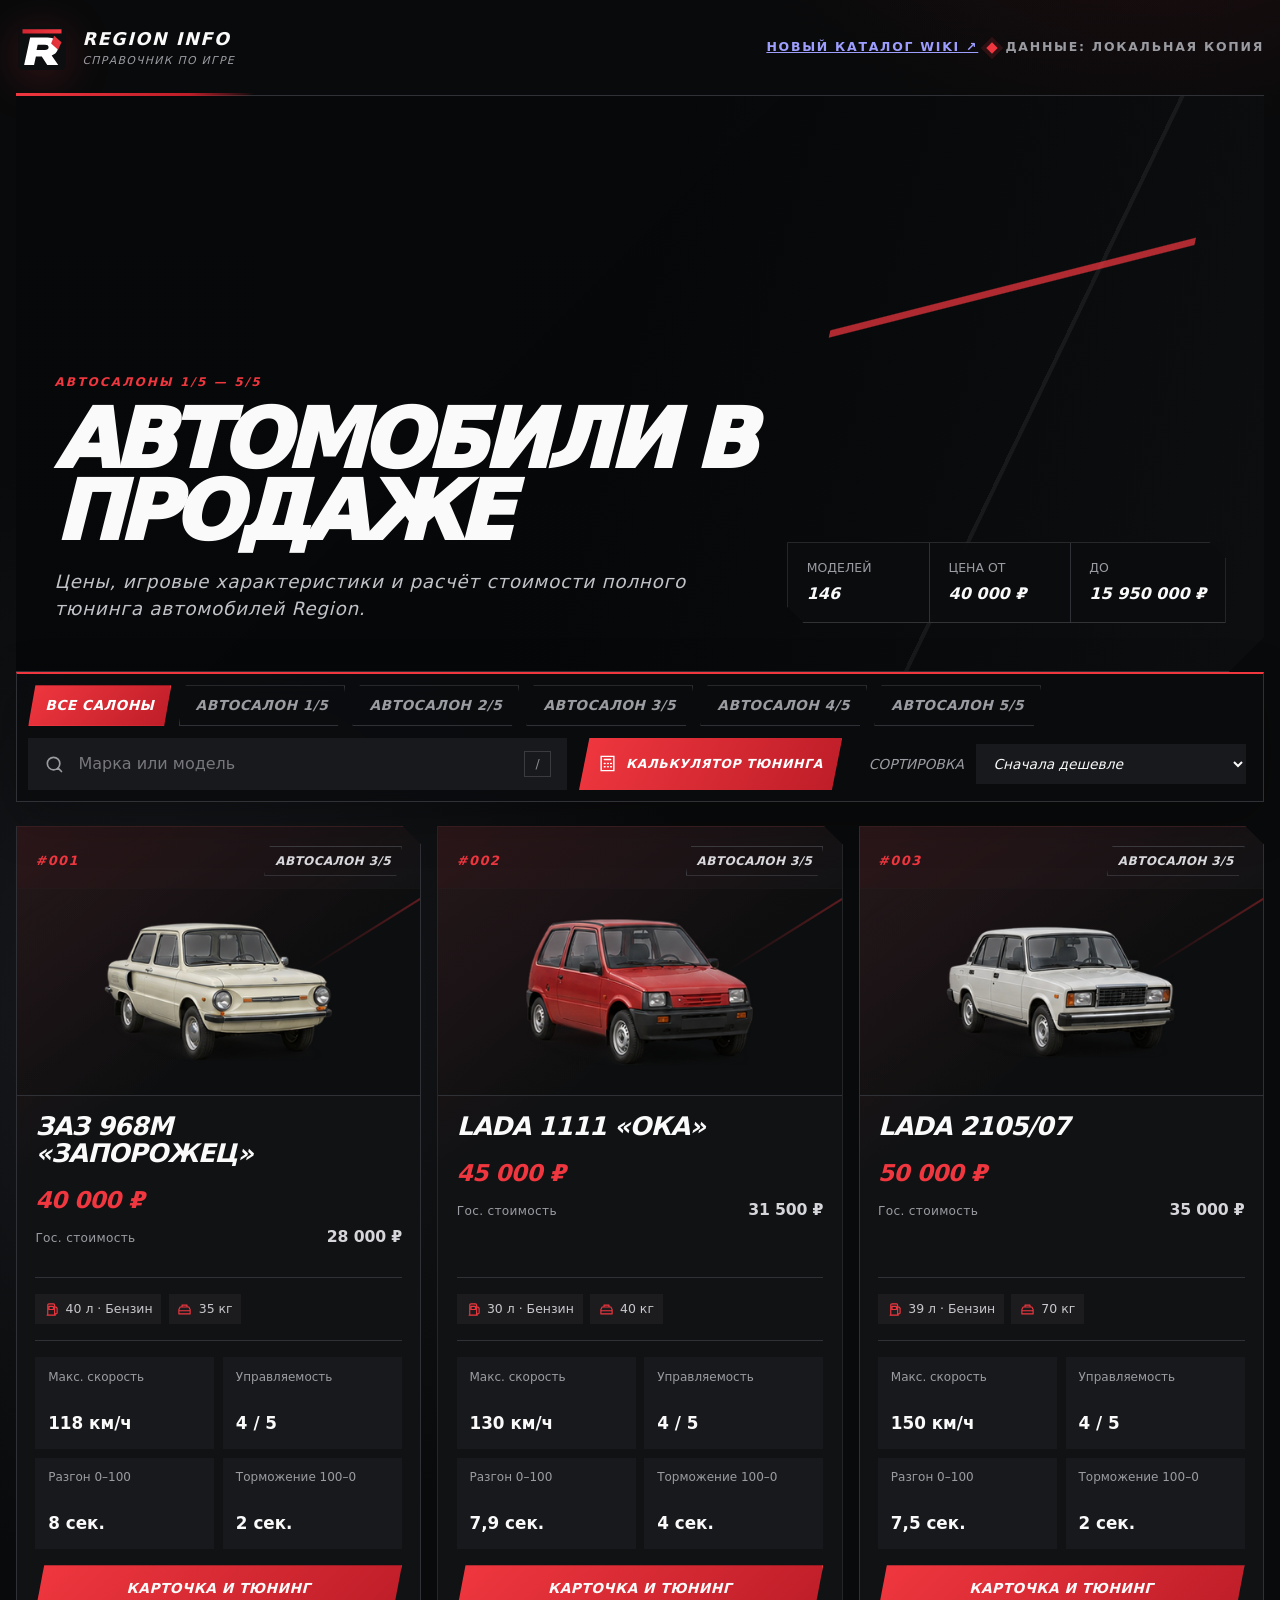
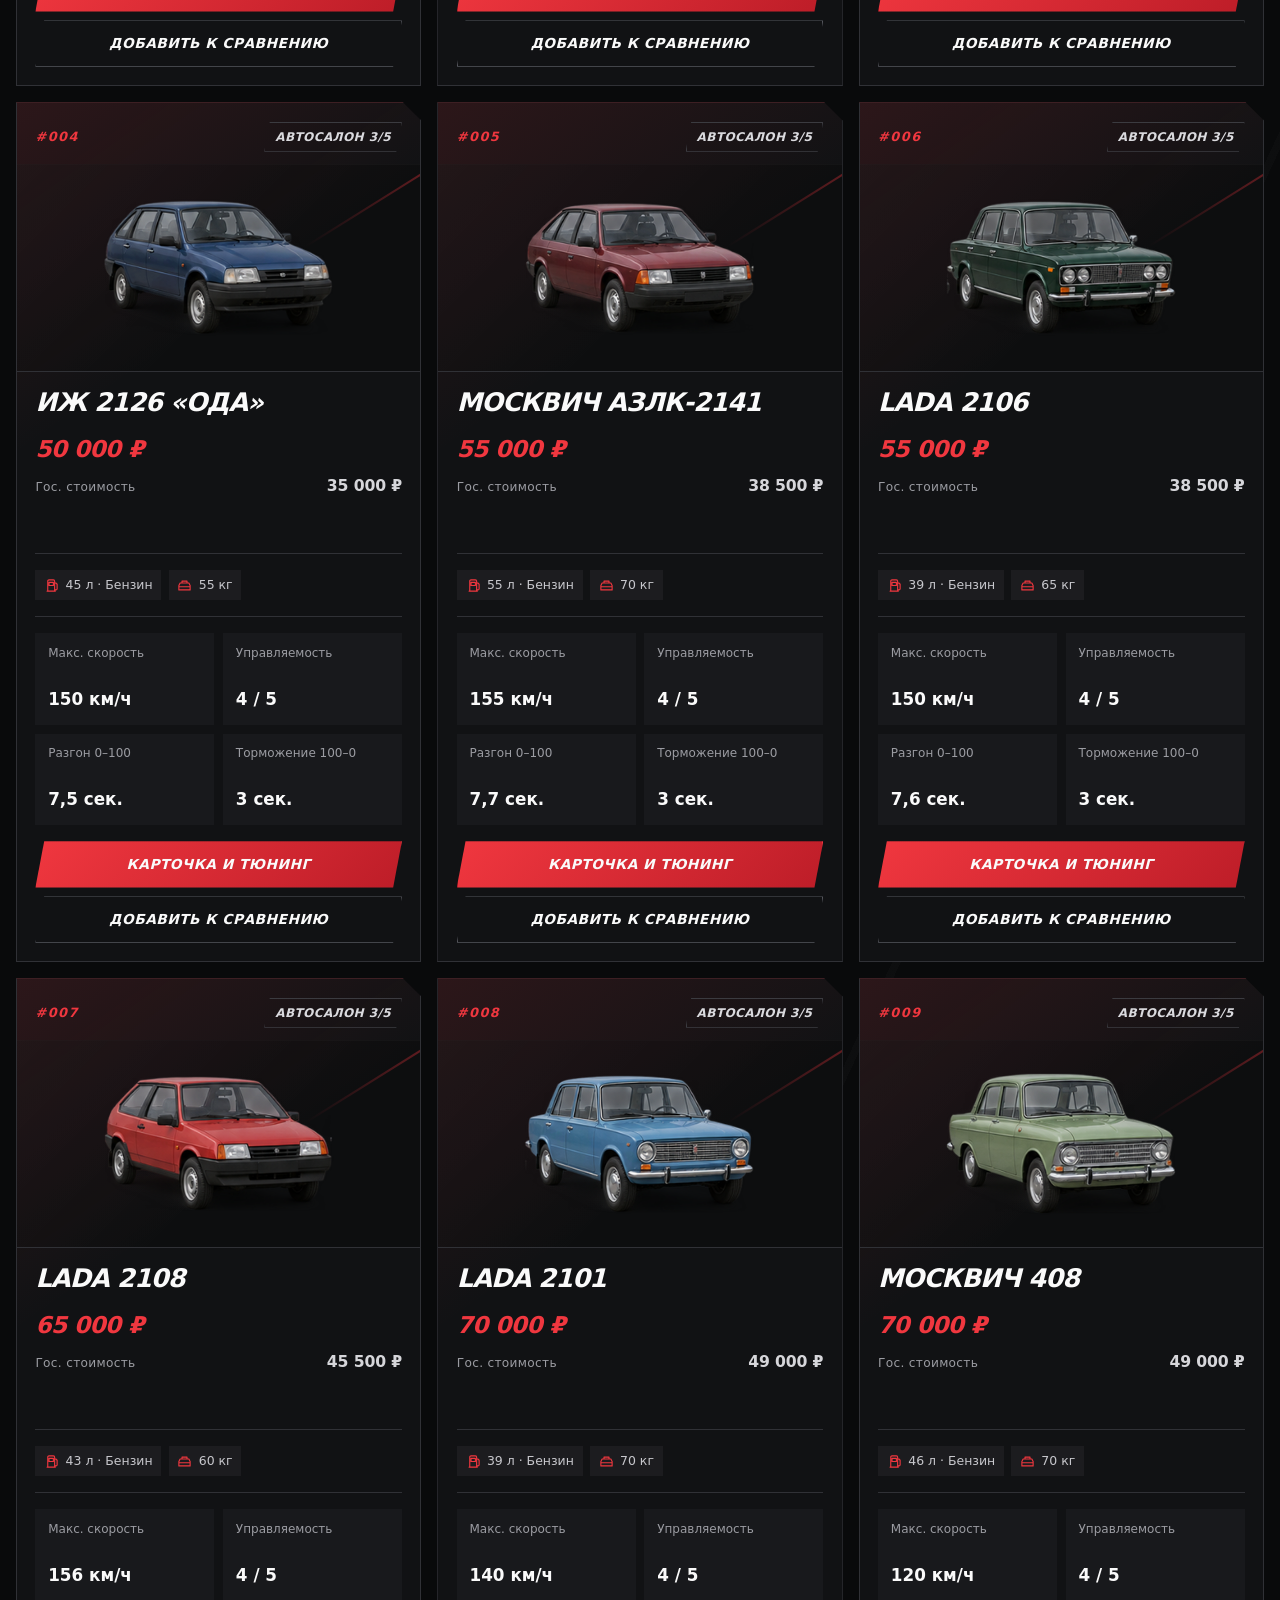
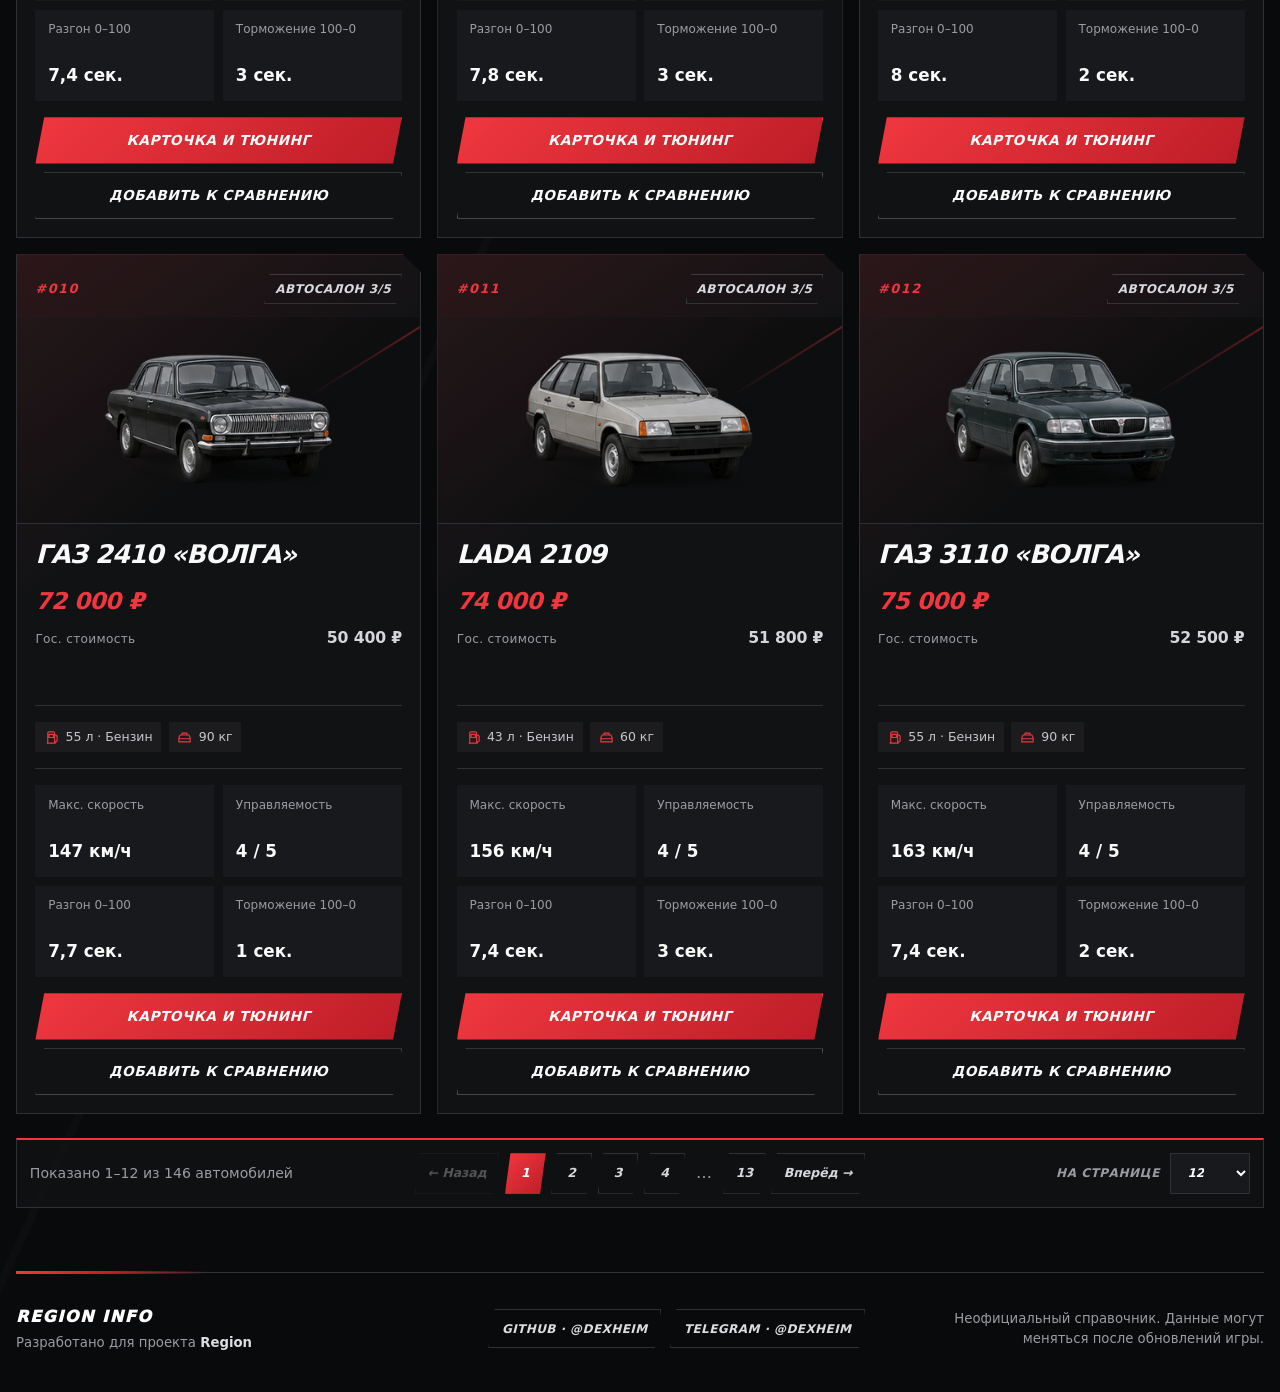
==== cars.html @ e7f748f9 "Expand Region Info with complete Wiki reference Import all 16 Wiki sections, 6,588 detail pages, 74 " ====
<!doctype html>
<html lang="ru">
<head>
  <meta charset="utf-8">
  <meta name="viewport" content="width=device-width, initial-scale=1">
  <meta name="description" content="Region Info — справочник по онлайн-игре Region. Цены, характеристики и расчёт стоимости тюнинга автомобилей.">
  <meta name="theme-color" content="#09090a">
  <title>Region Info — справочник по игре Region</title>
  <link rel="icon" href="assets/img/region-info-icon.svg" type="image/svg+xml">
  <link rel="stylesheet" href="assets/css/style.css?v=20261105-1">
</head>
<body>
  <a class="skip-link" href="#catalog">К каталогу</a>

  <header class="site-header">
    <a class="brand" href="./" aria-label="Region Info — на главную">
      <img class="brand__mark" src="assets/img/region-info-icon.svg" alt="" width="46" height="46">
      <span>
        <strong>REGION INFO</strong>
        <small>Справочник по игре</small>
      </span>
    </a>
    <div class="header-meta">
      <a href="./#/vehicles">Новый каталог Wiki ↗</a>
      <span class="live-dot" aria-hidden="true"></span>
      <span id="sourceLabel">Загрузка данных…</span>
    </div>
  </header>

  <main>
    <section class="catalog-head" aria-labelledby="pageTitle">
      <div>
        <p class="eyebrow">Автосалоны 1/5 — 5/5</p>
        <h1 id="pageTitle">Автомобили в продаже</h1>
        <p class="intro">Цены, игровые характеристики и расчёт стоимости полного тюнинга автомобилей Region.</p>
      </div>

      <dl class="catalog-summary" aria-label="Сводка каталога">
        <div>
          <dt>Моделей</dt>
          <dd id="totalCars">—</dd>
        </div>
        <div>
          <dt>Цена от</dt>
          <dd id="minPrice">—</dd>
        </div>
        <div>
          <dt>До</dt>
          <dd id="maxPrice">—</dd>
        </div>
      </dl>
    </section>

    <section class="catalog-tools" aria-label="Поиск и сортировка">
      <div class="dealer-switch" role="group" aria-label="Выбор автосалона">
        <button class="dealer-switch__button is-active" type="button" data-dealer="all" aria-pressed="true">Все салоны</button>
        <button class="dealer-switch__button" type="button" data-dealer="Автосалон 1/5" aria-pressed="false">Автосалон 1/5</button>
        <button class="dealer-switch__button" type="button" data-dealer="Автосалон 2/5" aria-pressed="false">Автосалон 2/5</button>
        <button class="dealer-switch__button" type="button" data-dealer="Автосалон 3/5" aria-pressed="false">Автосалон 3/5</button>
        <button class="dealer-switch__button" type="button" data-dealer="Автосалон 4/5" aria-pressed="false">Автосалон 4/5</button>
        <button class="dealer-switch__button" type="button" data-dealer="Автосалон 5/5" aria-pressed="false">Автосалон 5/5</button>
      </div>
      <label class="search-field">
        <span class="sr-only">Найти автомобиль</span>
        <svg aria-hidden="true" viewBox="0 0 24 24" width="20" height="20">
          <path d="m21 21-4.35-4.35m2.35-5.15a7.5 7.5 0 1 1-15 0 7.5 7.5 0 0 1 15 0Z" fill="none" stroke="currentColor" stroke-width="2" stroke-linecap="round"/>
        </svg>
        <input id="searchInput" type="search" placeholder="Марка или модель" autocomplete="off">
        <kbd>/</kbd>
      </label>

      <button id="openTuningCalculator" class="tuning-calculator-button" type="button">
        <svg aria-hidden="true" viewBox="0 0 24 24" width="19" height="19">
          <path d="M4 3h16v18H4V3Zm4 4h8M8 12h1m3 0h1m3 0h1M8 16h1m3 0h1m3 0h1" fill="none" stroke="currentColor" stroke-width="1.8" stroke-linecap="round"/>
        </svg>
        Калькулятор тюнинга
      </button>

      <label class="sort-field">
        <span>Сортировка</span>
        <select id="sortSelect">
          <option value="price-asc">Сначала дешевле</option>
          <option value="price-desc">Сначала дороже</option>
          <option value="speed-desc">По максимальной скорости</option>
          <option value="acceleration-asc">По разгону 0–100</option>
          <option value="name-asc">По названию</option>
        </select>
      </label>
    </section>

    <section id="catalog" class="catalog" aria-live="polite" aria-busy="true">
      <div class="loading-state">
        <span class="loader" aria-hidden="true"></span>
        Загружаем автомобили
      </div>
    </section>

    <div id="catalogNavigation" class="catalog-navigation" hidden>
      <p id="resultCount" class="result-count"></p>
      <nav id="pagination" class="pagination" aria-label="Страницы каталога">
        <button id="previousPage" class="pagination__step" type="button" aria-label="Предыдущая страница">← <span>Назад</span></button>
        <div id="paginationPages" class="pagination__pages"></div>
        <button id="nextPage" class="pagination__step" type="button" aria-label="Следующая страница"><span>Вперёд</span> →</button>
      </nav>
      <label class="page-size-field">
        <span>На странице</span>
        <select id="pageSizeSelect">
          <option value="12" selected>12</option>
          <option value="24">24</option>
          <option value="48">48</option>
        </select>
      </label>
    </div>
  </main>

  <footer class="site-footer">
    <div class="site-footer__brand">
      <strong>REGION INFO</strong>
      <span>Разработано для проекта <a href="https://region.game/" target="_blank" rel="noreferrer">Region</a></span>
    </div>
    <nav class="site-footer__links" aria-label="Контакты разработчика">
      <a href="https://github.com/DexHeim" target="_blank" rel="noreferrer">GitHub · @DexHeim</a>
      <a href="https://t.me/DexHeim" target="_blank" rel="noreferrer">Telegram · @DexHeim</a>
    </nav>
    <p class="site-footer__note">Неофициальный справочник. Данные могут меняться после обновлений игры.</p>
  </footer>

  <aside id="comparisonTray" class="comparison-tray" aria-label="Выбранные автомобили" hidden>
    <div>
      <span class="comparison-tray__eyebrow">Сравнение</span>
      <strong id="comparisonCount">Выбрано: 0 из 3</strong>
    </div>
    <div class="comparison-tray__actions">
      <button id="clearComparison" class="button button--quiet" type="button">Очистить</button>
      <button id="openComparison" class="button button--primary" type="button">Сравнить</button>
    </div>
  </aside>

  <dialog id="comparisonDialog" class="comparison-dialog" aria-labelledby="comparisonTitle">
    <div class="comparison-dialog__header">
      <div>
        <p class="eyebrow">До трёх моделей</p>
        <h2 id="comparisonTitle">Сравнение автомобилей</h2>
      </div>
      <button id="closeComparison" class="dialog-close" type="button" aria-label="Закрыть сравнение">×</button>
    </div>
    <div id="comparisonContent" class="comparison-content" tabindex="0"></div>
  </dialog>

  <dialog id="carDialog" class="car-dialog" aria-labelledby="carDialogTitle">
    <div class="car-dialog__header">
      <div>
        <p class="eyebrow">Карточка автомобиля</p>
        <h2 id="carDialogTitle"></h2>
      </div>
      <button id="closeCarDialog" class="dialog-close" type="button" aria-label="Закрыть карточку">×</button>
    </div>
    <div id="carDialogContent" class="car-dialog__content" tabindex="0"></div>
  </dialog>

  <dialog id="tuningCalculatorDialog" class="car-dialog calculator-dialog" aria-labelledby="tuningCalculatorTitle">
    <div class="car-dialog__header">
      <div>
        <p class="eyebrow">Свободный расчёт</p>
        <h2 id="tuningCalculatorTitle">Калькулятор тюнинга</h2>
      </div>
      <button id="closeTuningCalculator" class="dialog-close" type="button" aria-label="Закрыть калькулятор">×</button>
    </div>
    <div class="car-dialog__content" tabindex="0">
      <form class="tuning-calculator-form" onsubmit="return false">
        <label>
          <span>Исходная стоимость</span>
          <select id="tuningPriceType">
            <option value="sale">Цена в салоне</option>
            <option value="state">Гос. стоимость (70%)</option>
          </select>
        </label>
        <label>
          <span>Сумма, ₽</span>
          <input id="tuningPriceInput" type="number" min="1000" step="100" value="1700000" inputmode="numeric">
        </label>
      </form>
      <div id="tuningCalculatorSummary" class="calculator-summary" aria-live="polite"></div>
      <div id="tuningCalculatorResults" class="tuning-sections"></div>
    </div>
  </dialog>

  <template id="carCardTemplate">
    <article class="car-card">
      <div class="car-card__topline">
        <span class="car-card__number"></span>
        <span class="dealer-pill"></span>
      </div>
      <div class="car-card__visual vehicle-sprite" aria-hidden="true"></div>
      <div class="car-card__title">
        <h2></h2>
        <div class="car-card__prices">
          <div class="price"></div>
          <div class="state-price">
            <span>Гос. стоимость</span>
            <strong></strong>
          </div>
        </div>
      </div>
      <div class="car-card__facts"></div>
      <dl class="spec-grid"></dl>
      <div class="car-card__actions">
        <button class="car-details-button" type="button">Карточка и тюнинг</button>
        <button class="compare-toggle" type="button" aria-pressed="false"></button>
      </div>
    </article>
  </template>

  <script src="assets/js/config.js"></script>
  <script src="assets/js/tuning.js?v=20260925-4"></script>
  <script src="assets/js/app.js?v=20260925-10" defer></script>
</body>
</html>
---- assets/css/style.css ----
:root {
  color-scheme: dark;
  --bg: #090a0b;
  --surface: #111214;
  --surface-2: #18191c;
  --surface-3: #222327;
  --line: #303136;
  --line-strong: #55565d;
  --text: #fafafa;
  --muted: #9b9ca2;
  --accent: #f0373f;
  --accent-dark: #bd1d28;
  --accent-soft: rgba(240, 55, 63, .14);
  --danger: #ff6269;
  --max-width: 1460px;
  font-family: Montserrat, Inter, ui-sans-serif, system-ui, -apple-system, BlinkMacSystemFont, "Segoe UI", sans-serif;
}

* {
  box-sizing: border-box;
}

html {
  scroll-behavior: smooth;
}

body {
  min-width: 320px;
  margin: 0;
  overflow-x: hidden;
  background:
    linear-gradient(115deg, transparent 0 61%, rgba(255, 255, 255, .014) 61% 61.25%, transparent 61.25%),
    radial-gradient(circle at 88% -8%, rgba(240, 55, 63, .2), transparent 32rem),
    radial-gradient(circle at 12% 22%, rgba(38, 42, 50, .45), transparent 35rem),
    var(--bg);
  color: var(--text);
  font-size: 16px;
  line-height: 1.5;
}

body.has-comparison {
  padding-bottom: 7.5rem;
}

button,
input,
select {
  font: inherit;
}

button {
  -webkit-tap-highlight-color: transparent;
}

[hidden] {
  display: none !important;
}

.skip-link {
  position: fixed;
  top: .75rem;
  left: .75rem;
  z-index: 30;
  padding: .65rem 1rem;
  background: var(--accent);
  color: #fff;
  font-weight: 800;
  transform: translateY(-200%);
}

.skip-link:focus {
  transform: translateY(0);
}

.sr-only {
  position: absolute;
  width: 1px;
  height: 1px;
  padding: 0;
  margin: -1px;
  overflow: hidden;
  clip: rect(0, 0, 0, 0);
  white-space: nowrap;
  border: 0;
}

.site-header,
main,
.site-footer {
  width: min(calc(100% - 2rem), var(--max-width));
  margin-inline: auto;
}

.site-header {
  position: relative;
  display: flex;
  min-height: 96px;
  align-items: center;
  justify-content: space-between;
  border-bottom: 1px solid var(--line);
  background: linear-gradient(90deg, rgba(9, 10, 11, .96), rgba(9, 10, 11, .56), transparent);
}

.site-header::after {
  content: "";
  position: absolute;
  bottom: -1px;
  left: 0;
  width: min(15rem, 38vw);
  height: 3px;
  background: linear-gradient(90deg, var(--accent), var(--accent-dark) 72%, transparent);
  clip-path: polygon(0 0, 100% 0, 96% 100%, 0 100%);
}

.brand {
  display: inline-flex;
  gap: .9rem;
  align-items: center;
  color: inherit;
  text-decoration: none;
}

.brand__mark {
  display: block;
  width: 3.25rem;
  height: 3.25rem;
  filter: drop-shadow(0 .5rem 1.35rem rgba(240, 55, 63, .22));
}

.brand strong,
.brand small {
  display: block;
}

.brand strong {
  font-size: 1.1rem;
  font-style: italic;
  font-weight: 900;
  letter-spacing: .09em;
}

.brand small {
  margin-top: .06rem;
  color: var(--muted);
  font-size: .68rem;
  font-style: italic;
  letter-spacing: .12em;
  text-transform: uppercase;
}

.header-meta {
  display: flex;
  gap: .6rem;
  align-items: center;
  color: var(--muted);
  font-size: .78rem;
  font-weight: 800;
  letter-spacing: .14em;
  text-transform: uppercase;
}

.live-dot {
  width: .5rem;
  height: .5rem;
  background: var(--accent);
  box-shadow: 0 0 0 .25rem var(--accent-soft);
  transform: rotate(45deg);
}

.catalog-head {
  position: relative;
  display: grid;
  grid-template-columns: minmax(0, 1fr) auto;
  gap: 2rem;
  align-items: end;
  min-height: clamp(24rem, 46vw, 36rem);
  padding: clamp(4rem, 8vw, 7rem) clamp(1rem, 3vw, 3rem) 3rem;
  overflow: hidden;
  border-bottom: 1px solid var(--line);
  background:
    linear-gradient(105deg, rgba(6, 7, 8, .96) 0 49%, rgba(6, 7, 8, .73) 68%, rgba(6, 7, 8, .28)),
    linear-gradient(135deg, #181b20 0 42%, #101113 42%);
  clip-path: polygon(0 0, 100% 0, 100% calc(100% - 2.2rem), calc(100% - 2.2rem) 100%, 0 100%);
}

.catalog-head::after {
  content: "";
  position: absolute;
  top: 0;
  right: 8%;
  width: clamp(12rem, 27vw, 26rem);
  height: 100%;
  background:
    linear-gradient(165deg, transparent 0 35%, rgba(240, 55, 63, .72) 35.2% 36.1%, transparent 36.3%),
    linear-gradient(105deg, transparent 0 60%, rgba(255, 255, 255, .06) 60% 60.8%, transparent 61%);
  pointer-events: none;
  transform: skewX(-12deg);
}

.eyebrow {
  margin: 0 0 .8rem;
  color: var(--accent);
  font-size: .75rem;
  font-style: italic;
  font-weight: 900;
  letter-spacing: .18em;
  text-transform: uppercase;
}

h1,
h2,
p {
  margin-top: 0;
}

h1 {
  max-width: 13ch;
  position: relative;
  z-index: 1;
  margin-bottom: 1.25rem;
  font-size: clamp(2.8rem, 6.4vw, 6.15rem);
  font-style: italic;
  font-weight: 950;
  line-height: .88;
  letter-spacing: -.065em;
  text-transform: uppercase;
}

.intro {
  max-width: 42rem;
  margin-bottom: 0;
  position: relative;
  z-index: 1;
  color: #c2c3c8;
  font-size: clamp(1rem, 2vw, 1.15rem);
  font-style: italic;
  letter-spacing: .04em;
}

.catalog-summary {
  position: relative;
  z-index: 1;
  display: grid;
  grid-template-columns: repeat(3, minmax(8.8rem, auto));
  margin: 0;
  overflow: hidden;
  border: 1px solid rgba(255, 255, 255, .16);
  background: rgba(12, 13, 15, .88);
  clip-path: polygon(0 0, calc(100% - 1rem) 0, 100% 1rem, 100% 100%, 1rem 100%, 0 calc(100% - 1rem));
  backdrop-filter: blur(14px);
}

.catalog-summary div {
  position: relative;
  padding: 1rem 1.15rem;
}

.catalog-summary div + div {
  border-left: 1px solid var(--line);
}

.catalog-summary dt {
  margin-bottom: .25rem;
  color: var(--muted);
  font-size: .78rem;
  text-transform: uppercase;
}

.catalog-summary dd {
  margin: 0;
  font-size: 1rem;
  font-style: italic;
  font-weight: 900;
  white-space: nowrap;
}

.catalog-tools {
  position: sticky;
  top: .75rem;
  z-index: 5;
  display: grid;
  grid-template-columns: minmax(15rem, 1fr) auto auto;
  gap: .75rem;
  margin-bottom: 1.5rem;
  padding: .7rem;
  border: 1px solid var(--line);
  border-top: 2px solid var(--accent);
  background: rgba(11, 12, 14, .94);
  box-shadow: 0 1rem 3rem rgba(0, 0, 0, .26);
  backdrop-filter: blur(18px);
}

.dealer-switch {
  display: flex;
  grid-column: 1 / -1;
  gap: .45rem;
  overflow-x: auto;
  scrollbar-width: none;
}

.dealer-switch::-webkit-scrollbar {
  display: none;
}

.dealer-switch__button {
  min-height: 2.55rem;
  padding: 0 1rem;
  border: 1px solid var(--line);
  background: transparent;
  color: var(--muted);
  font-size: .86rem;
  font-style: italic;
  font-weight: 750;
  letter-spacing: .035em;
  text-transform: uppercase;
  white-space: nowrap;
  cursor: pointer;
  clip-path: polygon(.45rem 0, 100% 0, calc(100% - .45rem) 100%, 0 100%);
}

.dealer-switch__button:hover {
  border-color: var(--line-strong);
  color: var(--text);
}

.dealer-switch__button:focus-visible,
.button:focus-visible,
.car-details-button:focus-visible,
.compare-toggle:focus-visible,
.comparison-remove:focus-visible,
.dialog-close:focus-visible,
.tuning-calculator-button:focus-visible,
.tuning-section summary:focus-visible {
  outline: 2px solid #fff;
  outline-offset: 3px;
}

.dealer-switch__button.is-active {
  border-color: transparent;
  background: linear-gradient(135deg, var(--accent), var(--accent-dark));
  color: #fff;
  font-weight: 900;
}

.search-field {
  display: flex;
  min-height: 3.25rem;
  gap: .75rem;
  align-items: center;
  padding: 0 .95rem;
  border: 1px solid transparent;
  background: var(--surface-2);
  color: var(--muted);
}

.search-field:focus-within {
  border-color: var(--accent);
  box-shadow: inset 0 -2px var(--accent);
}

.tuning-calculator-button {
  display: inline-flex;
  min-height: 3.25rem;
  gap: .55rem;
  align-items: center;
  justify-content: center;
  padding: .65rem 1.2rem;
  border: 0;
  background: linear-gradient(115deg, var(--accent), var(--accent-dark));
  color: #fff;
  font-size: .78rem;
  font-style: italic;
  font-weight: 900;
  letter-spacing: .055em;
  text-transform: uppercase;
  cursor: pointer;
  clip-path: polygon(.65rem 0, 100% 0, calc(100% - .65rem) 100%, 0 100%);
}

.tuning-calculator-button:hover {
  filter: brightness(1.13);
}

.search-field input {
  min-width: 0;
  flex: 1;
  border: 0;
  outline: 0;
  background: transparent;
  color: var(--text);
}

.search-field input::placeholder {
  color: #77777d;
}

kbd {
  display: grid;
  min-width: 1.65rem;
  height: 1.65rem;
  place-items: center;
  border: 1px solid #3a3a3f;
  color: #8d8d93;
  font: inherit;
  font-size: .78rem;
}

.sort-field {
  display: flex;
  min-height: 3.25rem;
  gap: .75rem;
  align-items: center;
  padding: 0 .35rem 0 .9rem;
  color: var(--muted);
  font-size: .86rem;
  font-style: italic;
  text-transform: uppercase;
}

.sort-field select {
  min-height: 2.55rem;
  padding: 0 2.3rem 0 .85rem;
  border: 0;
  outline: 0;
  background: var(--surface-2);
  color: var(--text);
  cursor: pointer;
}

.sort-field select:focus-visible {
  box-shadow: inset 0 -2px var(--accent);
}

.catalog {
  display: grid;
  grid-template-columns: repeat(3, minmax(0, 1fr));
  gap: 1rem;
}

.loading-state,
.empty-state,
.error-state {
  display: grid;
  min-height: 18rem;
  grid-column: 1 / -1;
  gap: 1rem;
  place-items: center;
  align-content: center;
  border: 1px dashed var(--line);
  color: var(--muted);
  text-align: center;
}

.loader {
  width: 2rem;
  height: 2rem;
  border: 3px solid var(--line);
  border-top-color: var(--accent);
  border-radius: 50%;
  animation: spin .8s linear infinite;
}

@keyframes spin {
  to { transform: rotate(360deg); }
}

.car-card {
  position: relative;
  display: flex;
  min-height: 40rem;
  flex-direction: column;
  padding: 1.15rem;
  overflow: hidden;
  border: 1px solid var(--line);
  border-top-color: #4c2428;
  background:
    linear-gradient(145deg, rgba(240, 55, 63, .12), transparent 31%),
    var(--surface);
  clip-path: polygon(0 0, calc(100% - 1.15rem) 0, 100% 1.15rem, 100% 100%, 0 100%);
  transition: border-color .2s ease, transform .2s ease, box-shadow .2s ease;
}

.car-card::after {
  content: "";
  position: absolute;
  top: 5.7rem;
  right: -4rem;
  width: 12rem;
  height: 2px;
  background: linear-gradient(90deg, transparent, rgba(240, 55, 63, .72));
  pointer-events: none;
  transform: rotate(-32deg);
}

.car-card:hover {
  border-color: #6a3a3e;
  box-shadow: 0 1.3rem 3.5rem rgba(0, 0, 0, .34);
  transform: translateY(-3px);
}

.car-card__topline,
.car-card__title {
  position: relative;
  z-index: 1;
  display: flex;
  justify-content: space-between;
  gap: 1rem;
}

.car-card__topline {
  align-items: center;
  margin-bottom: .75rem;
}

.vehicle-sprite {
  --sprite-image: url("../img/car-sprite-v3.png");
  --sprite-size: 400% 400%;
  position: relative;
  overflow: hidden;
  background: transparent;
}

.vehicle-sprite::before {
  content: "";
  position: absolute;
  top: 50%;
  left: 50%;
  width: auto;
  height: 125%;
  aspect-ratio: 1;
  background-image: var(--sprite-image);
  background-repeat: no-repeat;
  background-position: var(--sprite-x) var(--sprite-y);
  background-size: var(--sprite-size);
  transform: translate(-50%, -50%);
}

.car-card__visual {
  z-index: 1;
  height: clamp(10.5rem, 17vw, 13rem);
  margin: 0 -1.15rem 1.1rem;
  border-top: 1px solid rgba(255, 255, 255, .025);
  border-bottom: 1px solid var(--line);
  background-color: rgba(5, 6, 7, .28);
  background-image: linear-gradient(135deg, rgba(255, 255, 255, .025), transparent 60%);
}

.car-card__visual--dealer-1 {
  --sprite-image: url("../img/car-sprite-dealer-1-v3.png");
  --sprite-size: 300% 300%;
}

.car-card__visual--dealer-2b {
  --sprite-image: url("../img/car-sprite-dealer-2b-v3.png");
}

.car-card__visual--dealer-1b {
  --sprite-image: url("../img/car-sprite-dealer-1b-v3.png");
}

.car-card__visual--dealer-4b {
  --sprite-image: url("../img/car-sprite-dealer-4b-v3.png");
}

.car-card__visual--dealer-3a {
  --sprite-image: url("../img/car-sprite-dealer-3a-v3.png");
}

.car-card__visual--dealer-3b {
  --sprite-image: url("../img/car-sprite-dealer-3b-v3.png");
}

.car-card__visual--dealer-4 {
  --sprite-image: url("../img/car-sprite-dealer-4-v3.png");
  --sprite-size: 500% 500%;
}

.car-card__visual--dealer-5a {
  --sprite-image: url("../img/car-sprite-dealer-5a-v3.png");
}

.car-card__visual--dealer-5b {
  --sprite-image: url("../img/car-sprite-dealer-5b-v3.png");
}

.car-card__visual--dealer-5c {
  --sprite-image: url("../img/car-sprite-dealer-5c-v3.png");
}

.car-card__visual--dealer-5d {
  --sprite-image: url("../img/car-sprite-dealer-5d-v3.png");
}

.car-card__visual--dealer-5e {
  --sprite-image: url("../img/car-sprite-dealer-5e-v3.png");
}

.car-card__number {
  color: var(--accent);
  font-size: .8rem;
  font-style: italic;
  font-weight: 850;
  letter-spacing: .12em;
}

.dealer-pill {
  padding: .32rem .62rem;
  border: 1px solid #3b3b40;
  color: #dadade;
  font-size: .75rem;
  font-style: italic;
  font-weight: 750;
  letter-spacing: .035em;
  text-transform: uppercase;
  white-space: nowrap;
  clip-path: polygon(.35rem 0, 100% 0, calc(100% - .35rem) 100%, 0 100%);
}

.car-card__title {
  min-height: 9.25rem;
  flex-direction: column;
  justify-content: flex-start;
}

.car-card h2 {
  max-width: 20ch;
  margin-bottom: 0;
  font-size: clamp(1.25rem, 2vw, 1.65rem);
  font-style: italic;
  font-weight: 900;
  line-height: 1.05;
  letter-spacing: -.035em;
  text-transform: uppercase;
}

.price {
  color: var(--accent);
  font-size: 1.45rem;
  font-style: italic;
  font-weight: 900;
  letter-spacing: -.025em;
}

.car-card__prices {
  display: grid;
  gap: .45rem;
}

.state-price {
  display: flex;
  gap: .65rem;
  align-items: baseline;
  justify-content: space-between;
  color: var(--muted);
  font-size: .76rem;
  letter-spacing: .025em;
}

.state-price strong {
  color: #d6d6da;
  font-size: .98rem;
  letter-spacing: -.01em;
  white-space: nowrap;
}

.car-card__facts {
  display: flex;
  flex-wrap: wrap;
  gap: .45rem;
  margin: 1rem 0;
  padding: 1rem 0;
  border-top: 1px solid var(--line);
  border-bottom: 1px solid var(--line);
}

.fact {
  display: inline-flex;
  gap: .4rem;
  align-items: center;
  padding: .35rem .55rem;
  background: #1c1c1f;
  color: #c7c7cc;
  font-size: .78rem;
}

.fact svg {
  color: var(--accent);
}

.spec-grid {
  display: grid;
  grid-template-columns: repeat(2, minmax(0, 1fr));
  gap: .55rem;
  margin: 0;
}

.spec-grid div {
  min-height: 5.25rem;
  padding: .8rem;
  background: var(--surface-2);
}

.spec-grid dt {
  min-height: 2.2rem;
  color: var(--muted);
  font-size: .75rem;
  line-height: 1.25;
}

.spec-grid dd {
  margin: .35rem 0 0;
  font-size: 1.05rem;
  font-weight: 850;
}

.car-card__actions {
  display: grid;
  gap: .55rem;
  margin-top: auto;
  padding-top: 1rem;
}

.car-details-button,
.compare-toggle {
  min-height: 2.9rem;
  padding: .65rem 1rem;
  border: 1px solid var(--line-strong);
  color: var(--text);
  font-size: .86rem;
  font-style: italic;
  font-weight: 800;
  letter-spacing: .035em;
  text-transform: uppercase;
  cursor: pointer;
  clip-path: polygon(.55rem 0, 100% 0, calc(100% - .55rem) 100%, 0 100%);
}

.car-details-button {
  border-color: transparent;
  background: linear-gradient(135deg, var(--accent), var(--accent-dark));
}

.car-details-button:hover {
  filter: brightness(1.12);
}

.compare-toggle {
  background: transparent;
}

.compare-toggle:hover {
  border-color: var(--accent);
  color: #fff;
}

.compare-toggle.is-selected {
  border-color: transparent;
  background: linear-gradient(135deg, var(--accent), var(--accent-dark));
  color: #fff;
}

.catalog-navigation {
  display: grid;
  grid-template-columns: minmax(12rem, 1fr) auto minmax(12rem, 1fr);
  gap: 1rem;
  align-items: center;
  margin-top: 1.5rem;
  padding: .8rem;
  border: 1px solid var(--line);
  border-top: 2px solid var(--accent);
  background: rgba(17, 18, 20, .88);
}

.result-count {
  margin: 0;
  color: var(--muted);
  font-size: .88rem;
}

.pagination,
.pagination__pages {
  display: flex;
  align-items: center;
  gap: .35rem;
}

.pagination button {
  min-width: 2.55rem;
  height: 2.55rem;
  padding: 0 .72rem;
  border: 1px solid var(--line);
  background: transparent;
  color: #d8d8dc;
  font-size: .78rem;
  font-style: italic;
  font-weight: 850;
  cursor: pointer;
  clip-path: polygon(.35rem 0, 100% 0, calc(100% - .35rem) 100%, 0 100%);
}

.pagination button:hover:not(:disabled),
.pagination button:focus-visible {
  border-color: var(--accent);
  color: #fff;
}

.pagination button:focus-visible,
.page-size-field select:focus-visible {
  outline: 2px solid #fff;
  outline-offset: 3px;
}

.pagination button:disabled {
  opacity: .34;
  cursor: not-allowed;
}

.pagination__page.is-active {
  border-color: transparent;
  background: linear-gradient(135deg, var(--accent), var(--accent-dark));
  color: #fff;
}

.pagination__gap {
  width: 1.7rem;
  color: var(--muted);
  text-align: center;
}

.page-size-field {
  display: flex;
  justify-self: end;
  gap: .65rem;
  align-items: center;
  color: var(--muted);
  font-size: .75rem;
  font-style: italic;
  font-weight: 800;
  letter-spacing: .045em;
  text-transform: uppercase;
}

.page-size-field select {
  min-height: 2.55rem;
  padding: 0 1.8rem 0 .75rem;
  border: 1px solid var(--line);
  outline: 0;
  background: var(--surface-2);
  color: #fff;
  font-weight: 850;
  cursor: pointer;
}

.site-footer {
  position: relative;
  display: grid;
  grid-template-columns: minmax(16rem, 1.2fr) auto minmax(16rem, 1fr);
  gap: 1.5rem 2rem;
  align-items: center;
  margin-top: 4rem;
  padding: 2rem 0 2.5rem;
  border-top: 1px solid var(--line);
  color: var(--muted);
  font-size: .83rem;
}

.site-footer::before {
  content: "";
  position: absolute;
  top: -2px;
  left: 0;
  width: min(12rem, 38vw);
  height: 3px;
  background: linear-gradient(90deg, var(--accent), var(--accent-dark), transparent);
}

.site-footer p {
  margin: 0;
}

.site-footer__brand {
  display: grid;
  gap: .25rem;
}

.site-footer__brand strong {
  color: #fff;
  font-size: 1rem;
  font-style: italic;
  font-weight: 950;
  letter-spacing: .1em;
}

.site-footer a {
  color: #dddde1;
  font-weight: 800;
  text-decoration: none;
}

.site-footer a:hover {
  color: #fff;
}

.site-footer a:focus-visible {
  outline: 2px solid var(--accent);
  outline-offset: 4px;
}

.site-footer__links {
  display: flex;
  gap: .55rem;
}

.site-footer__links a {
  padding: .62rem .8rem;
  border: 1px solid var(--line);
  font-size: .75rem;
  font-style: italic;
  letter-spacing: .035em;
  text-transform: uppercase;
  clip-path: polygon(.4rem 0, 100% 0, calc(100% - .4rem) 100%, 0 100%);
}

.site-footer__links a:hover {
  border-color: var(--accent);
  background: var(--accent-soft);
}

.site-footer__note {
  justify-self: end;
  max-width: 24rem;
  text-align: right;
}

.comparison-tray {
  position: fixed;
  right: 1rem;
  bottom: 1rem;
  left: 1rem;
  z-index: 20;
  display: flex;
  width: min(calc(100% - 2rem), 52rem);
  min-height: 5.2rem;
  align-items: center;
  justify-content: space-between;
  gap: 1rem;
  margin-inline: auto;
  padding: .85rem 1rem .85rem 1.25rem;
  border: 1px solid #5a3333;
  background: rgba(16, 16, 18, .96);
  box-shadow: 0 1rem 4rem rgba(0, 0, 0, .55);
  clip-path: polygon(0 0, calc(100% - 1rem) 0, 100% 1rem, 100% 100%, 1rem 100%, 0 calc(100% - 1rem));
  backdrop-filter: blur(18px);
}

.comparison-tray::before {
  content: "";
  position: absolute;
  inset: 0 auto 0 0;
  width: 4px;
  background: linear-gradient(var(--accent), var(--accent-dark));
}

.comparison-tray__eyebrow {
  display: block;
  margin-bottom: .12rem;
  color: var(--accent);
  font-size: .7rem;
  font-weight: 900;
  letter-spacing: .14em;
  text-transform: uppercase;
}

.comparison-tray__actions {
  display: flex;
  gap: .6rem;
}

.button {
  min-height: 2.8rem;
  padding: .55rem 1rem;
  border: 0;
  color: #fff;
  font-size: .86rem;
  font-weight: 850;
  cursor: pointer;
  clip-path: polygon(.48rem 0, 100% 0, calc(100% - .48rem) 100%, 0 100%);
}

.button:disabled {
  opacity: .42;
  cursor: not-allowed;
}

.button--quiet {
  border: 1px solid var(--line-strong);
  background: transparent;
  color: var(--muted);
}

.button--primary {
  background: linear-gradient(135deg, var(--accent), var(--accent-dark));
}

.comparison-dialog {
  width: min(calc(100% - 2rem), 74rem);
  height: min(90dvh, 58rem);
  max-height: none;
  padding: 0;
  overflow: hidden;
  border: 1px solid #5a3333;
  background: #0d0d0f;
  color: var(--text);
  box-shadow: 0 2rem 7rem rgba(0, 0, 0, .72);
}

.comparison-dialog[open],
.car-dialog[open] {
  display: grid;
  grid-template-rows: auto minmax(0, 1fr);
}

.comparison-dialog::backdrop {
  background: rgba(0, 0, 0, .76);
  backdrop-filter: blur(6px);
}

.comparison-dialog__header {
  display: flex;
  align-items: flex-start;
  justify-content: space-between;
  gap: 1rem;
  padding: 1.35rem 1.5rem;
  border-bottom: 1px solid var(--line);
}

.comparison-dialog__header .eyebrow {
  margin-bottom: .35rem;
}

.comparison-dialog__header h2 {
  margin: 0;
  font-size: clamp(1.5rem, 3vw, 2.35rem);
  font-weight: 900;
  letter-spacing: -.04em;
  text-transform: uppercase;
}

.dialog-close {
  width: 2.8rem;
  height: 2.8rem;
  flex: 0 0 auto;
  border: 1px solid var(--line-strong);
  background: transparent;
  color: var(--text);
  font-size: 1.65rem;
  line-height: 1;
  cursor: pointer;
}

.comparison-content {
  min-height: 0;
  max-height: none;
  padding: 1rem;
  overflow: auto;
  overscroll-behavior: contain;
  scrollbar-gutter: stable;
  touch-action: pan-y;
  -webkit-overflow-scrolling: touch;
}

.comparison-content:focus-visible,
.car-dialog__content:focus-visible {
  outline: 2px solid var(--accent);
  outline-offset: -3px;
}

.comparison-table-wrap {
  min-width: 46rem;
  overflow: hidden;
  border: 1px solid var(--line);
}

.comparison-table {
  width: 100%;
  border-collapse: collapse;
  table-layout: fixed;
}

.comparison-table th,
.comparison-table td {
  padding: .85rem 1rem;
  border-bottom: 1px solid var(--line);
  border-left: 1px solid var(--line);
  text-align: left;
  vertical-align: middle;
}

.comparison-table th:first-child,
.comparison-table td:first-child {
  width: 12rem;
  border-left: 0;
}

.comparison-table thead th {
  padding-top: 1rem;
  background: #141416;
  vertical-align: top;
}

.comparison-table thead th:first-child {
  color: var(--muted);
  font-size: .78rem;
  text-transform: uppercase;
}

.comparison-table thead strong,
.comparison-table thead span {
  display: block;
}

.comparison-table thead strong {
  min-height: 2.8rem;
  margin-top: .6rem;
  font-size: .96rem;
  line-height: 1.18;
  text-transform: uppercase;
}

.comparison-table thead span {
  margin-top: .3rem;
  color: var(--muted);
  font-size: .76rem;
}

.comparison-car__visual {
  height: 6.6rem;
  margin: -.35rem -.35rem 0;
  border-bottom: 1px solid var(--line);
}

.comparison-remove {
  margin-top: .65rem;
  padding: 0;
  border: 0;
  background: transparent;
  color: var(--accent);
  font-size: .76rem;
  font-weight: 800;
  cursor: pointer;
}

.comparison-table tbody th {
  color: var(--muted);
  font-size: .82rem;
  font-weight: 600;
}

.comparison-table tbody td {
  position: relative;
  font-weight: 800;
}

.comparison-table tbody tr:last-child th,
.comparison-table tbody tr:last-child td {
  border-bottom: 0;
}

.comparison-table td.is-best {
  background: var(--accent-soft);
  color: #fff;
}

.comparison-table td small {
  display: block;
  margin-top: .2rem;
  color: var(--accent);
  font-size: .66rem;
  font-weight: 900;
  letter-spacing: .08em;
  text-transform: uppercase;
}

.comparison-empty {
  min-height: 12rem;
  margin: 0;
  display: grid;
  place-items: center;
  color: var(--muted);
}

.car-dialog {
  width: min(calc(100% - 2rem), 72rem);
  height: min(92dvh, 64rem);
  max-height: none;
  padding: 0;
  overflow: hidden;
  border: 1px solid #5a3333;
  background: #0d0d0f;
  color: var(--text);
  box-shadow: 0 2rem 7rem rgba(0, 0, 0, .72);
}

.car-dialog::before,
.comparison-dialog::before {
  content: "";
  position: absolute;
  inset: 0 0 auto;
  z-index: 1;
  height: 3px;
  background: linear-gradient(90deg, var(--accent), var(--accent-dark) 42%, transparent 78%);
}

.car-dialog::backdrop {
  background: rgba(0, 0, 0, .78);
  backdrop-filter: blur(6px);
}

.car-dialog__header {
  position: relative;
  display: flex;
  align-items: flex-start;
  justify-content: space-between;
  gap: 1rem;
  padding: 1.25rem 1.5rem;
  border-bottom: 1px solid var(--line);
  background:
    linear-gradient(110deg, rgba(240, 55, 63, .12), transparent 48%),
    #101113;
}

.car-dialog__header .eyebrow {
  margin-bottom: .35rem;
}

.car-dialog__header h2 {
  margin: 0;
  font-size: clamp(1.45rem, 3vw, 2.25rem);
  font-weight: 900;
  letter-spacing: -.04em;
  text-transform: uppercase;
}

.car-dialog__content {
  min-height: 0;
  max-height: none;
  padding: 1rem;
  overflow: auto;
  overscroll-behavior: contain;
  scrollbar-gutter: stable;
  touch-action: pan-y;
  -webkit-overflow-scrolling: touch;
}

.car-detail__hero {
  display: grid;
  grid-template-columns: minmax(18rem, 1.2fr) minmax(18rem, 1fr);
  gap: 1rem;
}

.car-detail__visual {
  min-height: 16rem;
  border: 1px solid var(--line);
  background-color: var(--surface);
}

.car-detail__overview {
  display: flex;
  flex-direction: column;
  gap: .9rem;
  padding: 1rem;
  border: 1px solid var(--line);
  background: var(--surface);
}

.car-detail__overview .dealer-pill {
  align-self: flex-start;
}

.car-detail__prices {
  display: grid;
  gap: .55rem;
}

.car-detail__prices > div {
  display: flex;
  min-height: 3.6rem;
  align-items: center;
  justify-content: space-between;
  gap: 1rem;
  padding: .75rem .85rem;
  background: var(--surface-2);
}

.car-detail__prices span {
  color: var(--muted);
  font-size: .78rem;
}

.car-detail__prices strong {
  color: #fff;
  font-size: 1rem;
  white-space: nowrap;
}

.car-detail__prices > div:last-child strong {
  color: var(--accent);
}

.tuning-note {
  margin: 1rem 0;
  padding: .9rem 1rem;
  border-left: 3px solid var(--accent);
  background: var(--accent-soft);
  color: #c9c9cd;
  font-size: .8rem;
}

.tuning-note a {
  color: #fff;
  font-weight: 850;
  text-decoration-color: var(--accent);
  text-underline-offset: .2em;
}

.tuning-note a:hover {
  color: var(--accent);
}

.tuning-sections {
  display: grid;
  gap: .7rem;
}

.tuning-section {
  border: 1px solid var(--line);
  background: #111113;
}

.tuning-section[open] {
  border-color: #46464b;
}

.tuning-section summary {
  display: grid;
  min-height: 3.7rem;
  grid-template-columns: 1fr auto auto;
  gap: .8rem;
  align-items: center;
  padding: .85rem 1rem;
  cursor: pointer;
  list-style: none;
}

.tuning-section summary::-webkit-details-marker {
  display: none;
}

.tuning-section summary::after {
  content: "+";
  display: grid;
  width: 1.8rem;
  height: 1.8rem;
  place-items: center;
  background: var(--surface-2);
  color: var(--accent);
  font-size: 1.2rem;
  font-weight: 800;
}

.tuning-section[open] summary::after {
  content: "−";
}

.tuning-section summary strong {
  font-size: .98rem;
  text-transform: uppercase;
}

.tuning-section summary span {
  color: var(--muted);
  font-size: .76rem;
}

.tuning-section__grid {
  display: grid;
  grid-template-columns: repeat(3, minmax(0, 1fr));
  gap: .65rem;
  padding: 0 .75rem .75rem;
}

.tuning-group {
  min-width: 0;
  padding: .85rem;
  background: var(--surface-2);
}

.tuning-group--wide {
  grid-column: 1 / -1;
}

.tuning-group h4 {
  margin: 0 0 .7rem;
  color: #fff;
  font-size: .8rem;
  letter-spacing: .06em;
  text-transform: uppercase;
}

.tuning-list {
  display: grid;
  gap: .32rem;
  margin: 0;
  padding: 0;
  list-style: none;
}

.tuning-group--wide .tuning-list {
  grid-template-columns: repeat(2, minmax(0, 1fr));
  gap: .32rem .75rem;
}

.tuning-list li {
  display: flex;
  min-width: 0;
  min-height: 2.25rem;
  align-items: center;
  justify-content: space-between;
  gap: .75rem;
  padding: .4rem .5rem;
  background: #141416;
}

.tuning-list span {
  min-width: 0;
  color: #c9c9cd;
  font-size: .78rem;
}

.tuning-list strong {
  color: #fff;
  font-size: .78rem;
  white-space: nowrap;
}

.tuning-calculator-form {
  display: grid;
  grid-template-columns: repeat(2, minmax(0, 1fr));
  gap: .75rem;
  margin-bottom: .9rem;
  padding: 1rem;
  border: 1px solid var(--line);
  border-left: 3px solid var(--accent);
  background: var(--surface);
}

.tuning-calculator-form label {
  display: grid;
  gap: .45rem;
}

.tuning-calculator-form span {
  color: var(--muted);
  font-size: .72rem;
  font-style: italic;
  font-weight: 850;
  letter-spacing: .08em;
  text-transform: uppercase;
}

.tuning-calculator-form select,
.tuning-calculator-form input {
  width: 100%;
  min-height: 3.2rem;
  padding: .65rem .8rem;
  border: 1px solid var(--line);
  outline: 0;
  background: var(--surface-2);
  color: #fff;
  font-weight: 800;
}

.tuning-calculator-form select:focus,
.tuning-calculator-form input:focus {
  border-color: var(--accent);
  box-shadow: inset 0 -2px var(--accent);
}

.calculator-summary {
  display: grid;
  grid-template-columns: repeat(3, minmax(0, 1fr));
  gap: .65rem;
  margin-bottom: .9rem;
}

.calculator-summary > div {
  display: grid;
  gap: .25rem;
  padding: .85rem 1rem;
  border: 1px solid var(--line);
  background:
    linear-gradient(135deg, rgba(240, 55, 63, .09), transparent 52%),
    var(--surface-2);
}

.calculator-summary span {
  color: var(--muted);
  font-size: .72rem;
  text-transform: uppercase;
}

.calculator-summary strong {
  color: #fff;
  font-size: 1.05rem;
  font-style: italic;
}

.calculator-summary > div:last-child strong {
  color: var(--accent);
}

.calculator-error {
  grid-column: 1 / -1;
  margin: 0;
  padding: .85rem 1rem;
  border: 1px solid rgba(255, 98, 105, .42);
  background: rgba(255, 98, 105, .1);
  color: #ffd4d6;
  font-weight: 750;
}

.calculator-dialog {
  width: min(calc(100% - 2rem), 68rem);
}

@media (max-width: 1040px) {
  .catalog-head {
    grid-template-columns: 1fr;
  }

  .catalog-summary {
    justify-self: stretch;
  }

  .catalog {
    grid-template-columns: repeat(2, minmax(0, 1fr));
  }

  .catalog-tools {
    grid-template-columns: minmax(0, 1fr) auto;
  }

  .sort-field {
    grid-column: 1 / -1;
    justify-content: flex-end;
  }

  .site-footer {
    grid-template-columns: 1fr auto;
  }

  .site-footer__note {
    grid-column: 1 / -1;
    justify-self: start;
    max-width: none;
    text-align: left;
  }

  .catalog-navigation {
    grid-template-columns: 1fr auto;
  }

  .pagination {
    grid-column: 1 / -1;
    grid-row: 2;
    justify-self: center;
  }

  .tuning-section__grid {
    grid-template-columns: repeat(2, minmax(0, 1fr));
  }
}

@media (max-width: 700px) {
  .site-header,
  main,
  .site-footer {
    width: min(calc(100% - 1.2rem), var(--max-width));
  }

  .site-header {
    min-height: 76px;
  }

  .brand strong {
    font-size: .88rem;
  }

  .brand small {
    font-size: .68rem;
  }

  .brand__mark {
    width: 2.55rem;
    height: 2.55rem;
  }

  .header-meta {
    max-width: 8rem;
    justify-content: flex-end;
    font-size: .72rem;
    text-align: right;
  }

  .catalog-head {
    padding-top: 3.2rem;
  }

  h1 {
    font-size: clamp(2.65rem, 15vw, 4.25rem);
  }

  .catalog-summary {
    grid-template-columns: 1fr 1fr;
  }

  .catalog-summary div:first-child {
    grid-column: 1 / -1;
    border-bottom: 1px solid var(--line);
  }

  .catalog-summary div:nth-child(2) {
    border-left: 0;
  }

  .catalog-tools {
    position: static;
    grid-template-columns: 1fr;
  }

  .sort-field {
    justify-content: space-between;
    padding-left: .3rem;
  }

  .sort-field select {
    min-width: 0;
    max-width: 72%;
  }

  .catalog {
    grid-template-columns: 1fr;
  }

  .car-card {
    min-height: 39rem;
  }

  .car-card__title {
    min-height: 8.75rem;
  }

  .site-footer {
    grid-template-columns: 1fr;
    align-items: start;
  }

  .site-footer__links {
    flex-wrap: wrap;
  }

  .site-footer__note {
    grid-column: auto;
  }

  .catalog-navigation {
    grid-template-columns: 1fr;
  }

  .result-count,
  .page-size-field,
  .pagination {
    justify-self: stretch;
  }

  .page-size-field {
    justify-content: space-between;
  }

  .pagination {
    grid-column: auto;
    grid-row: auto;
    justify-content: space-between;
  }

  .pagination__pages {
    overflow-x: auto;
    scrollbar-width: none;
  }

  .pagination__step span {
    display: none;
  }

  body.has-comparison {
    padding-bottom: 9.5rem;
  }

  .comparison-tray {
    min-height: 7.4rem;
    align-items: stretch;
    flex-direction: column;
    padding: .8rem 1rem 1rem 1.25rem;
  }

  .comparison-tray__actions {
    display: grid;
    grid-template-columns: 1fr 1fr;
  }

  .comparison-dialog {
    width: calc(100% - 1rem);
    height: 94dvh;
    max-height: none;
  }

  .comparison-dialog__header {
    padding: 1rem;
  }

  .comparison-content {
    max-height: none;
    padding: .6rem;
  }

  .car-dialog {
    width: calc(100% - 1rem);
    height: 94dvh;
    max-height: none;
  }

  .car-dialog__header {
    padding: 1rem;
  }

  .car-dialog__content {
    max-height: none;
    padding: .6rem;
  }

  .car-detail__hero,
  .tuning-section__grid,
  .tuning-group--wide .tuning-list {
    grid-template-columns: 1fr;
  }

  .car-detail__visual {
    min-height: 13rem;
  }

  .tuning-section summary {
    padding-inline: .8rem;
  }

  .tuning-section summary span {
    display: none;
  }

  .tuning-group--wide {
    grid-column: auto;
  }

  .tuning-calculator-form,
  .calculator-summary {
    grid-template-columns: 1fr;
  }
}

@media (prefers-reduced-motion: reduce) {
  html { scroll-behavior: auto; }
  *, *::before, *::after {
    scroll-behavior: auto !important;
    animation-duration: .01ms !important;
    animation-iteration-count: 1 !important;
    transition-duration: .01ms !important;
  }
}
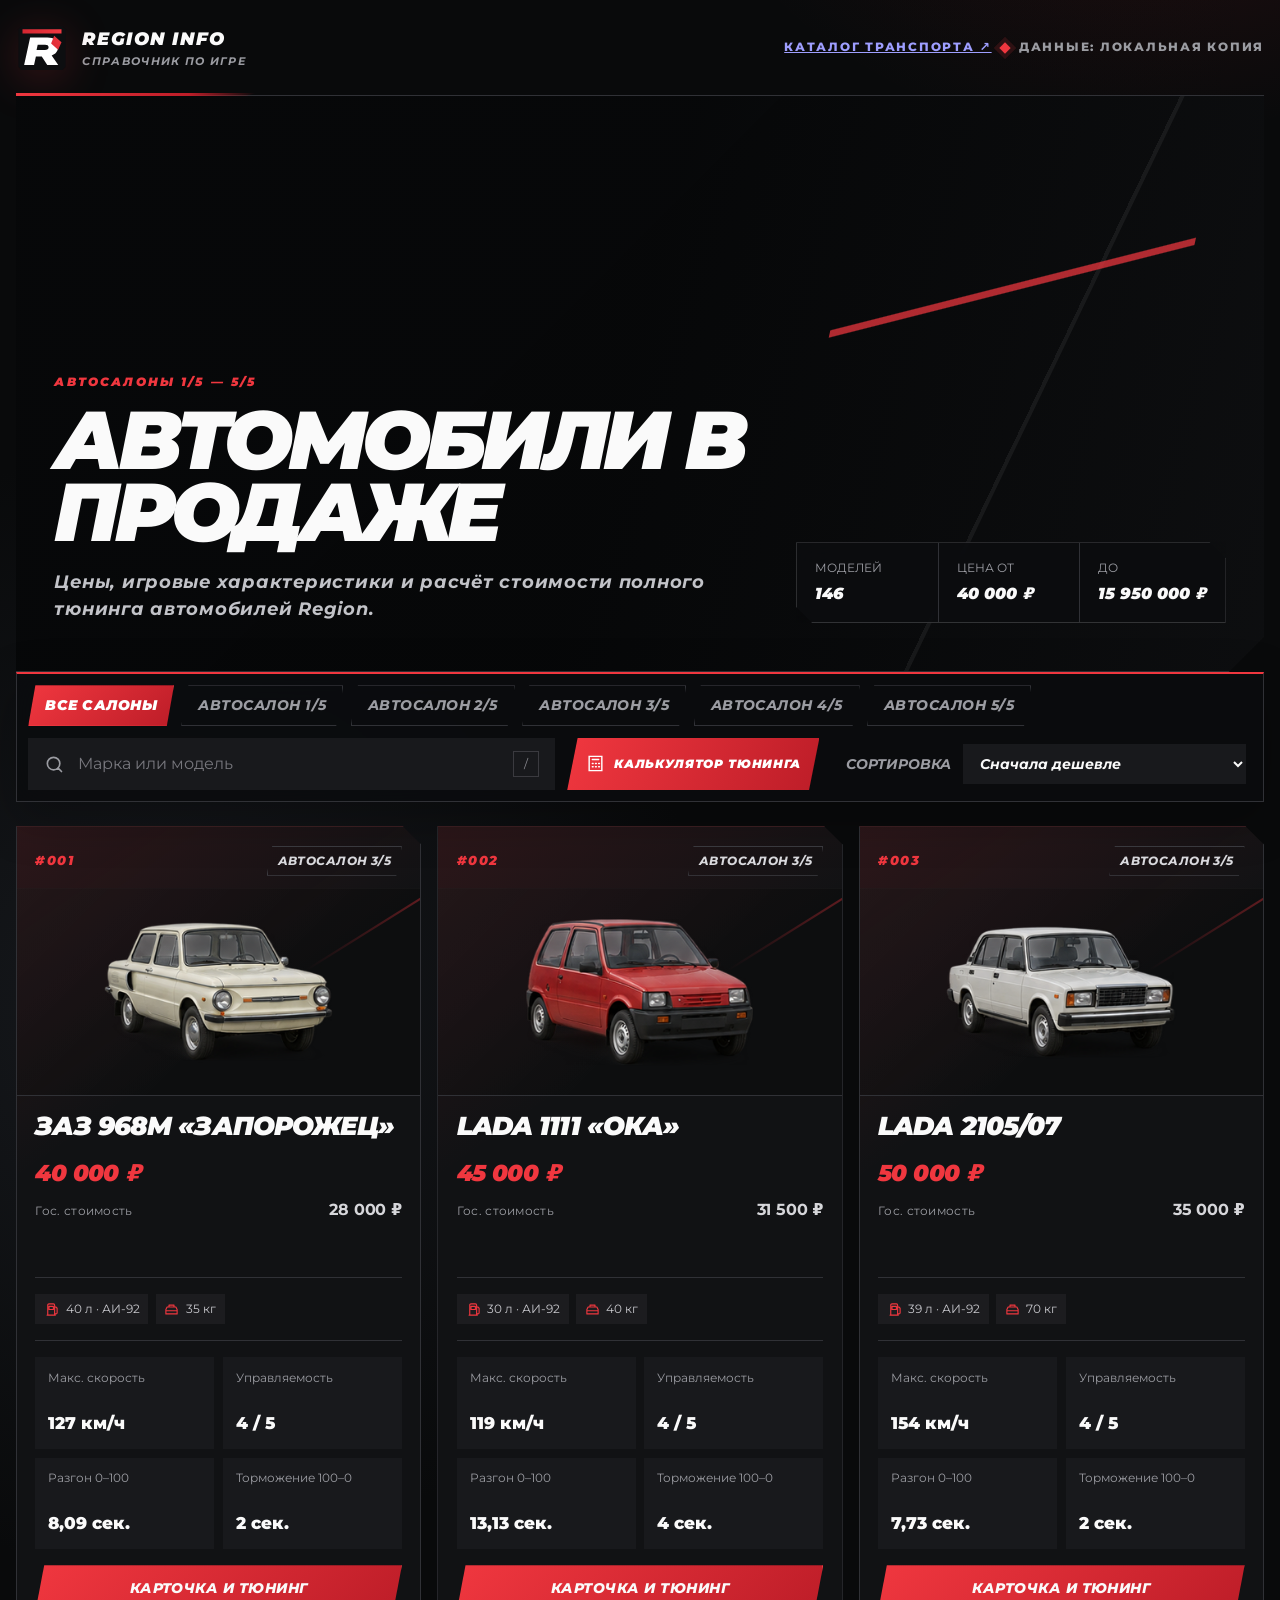
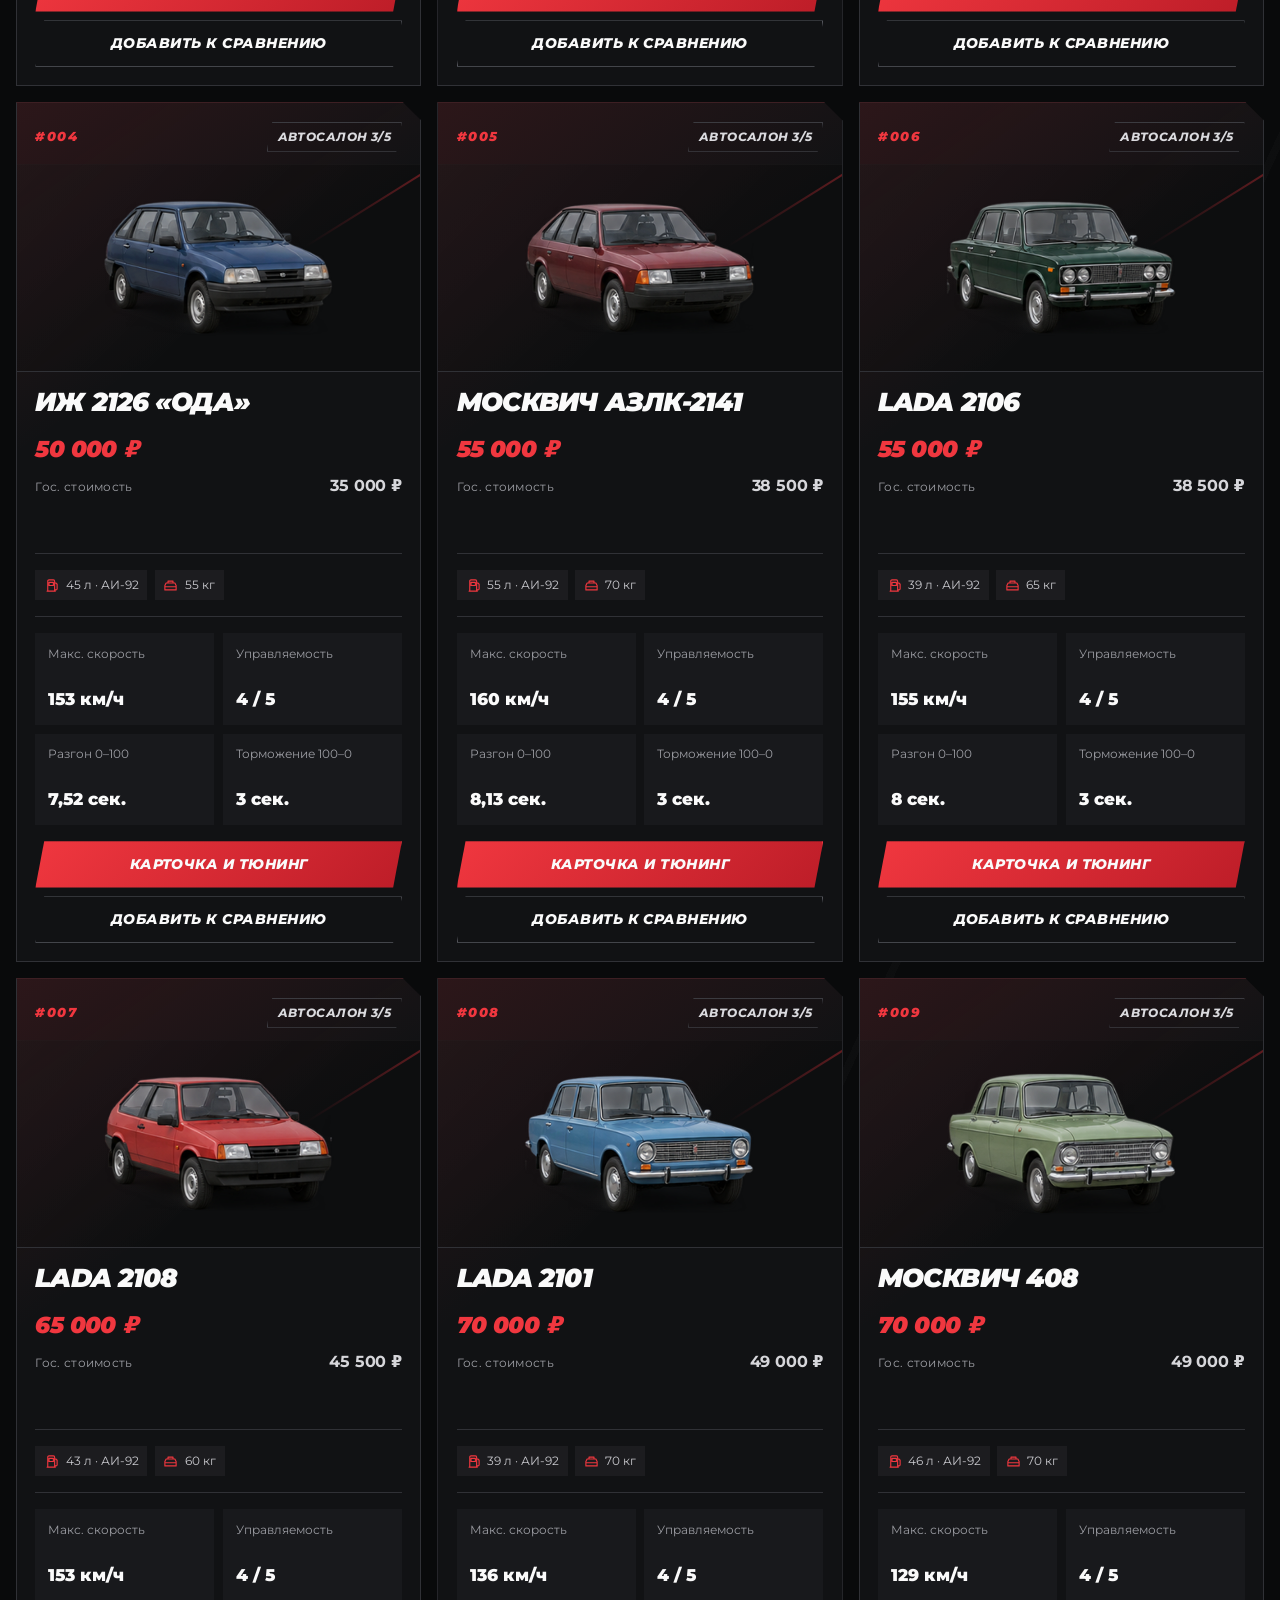
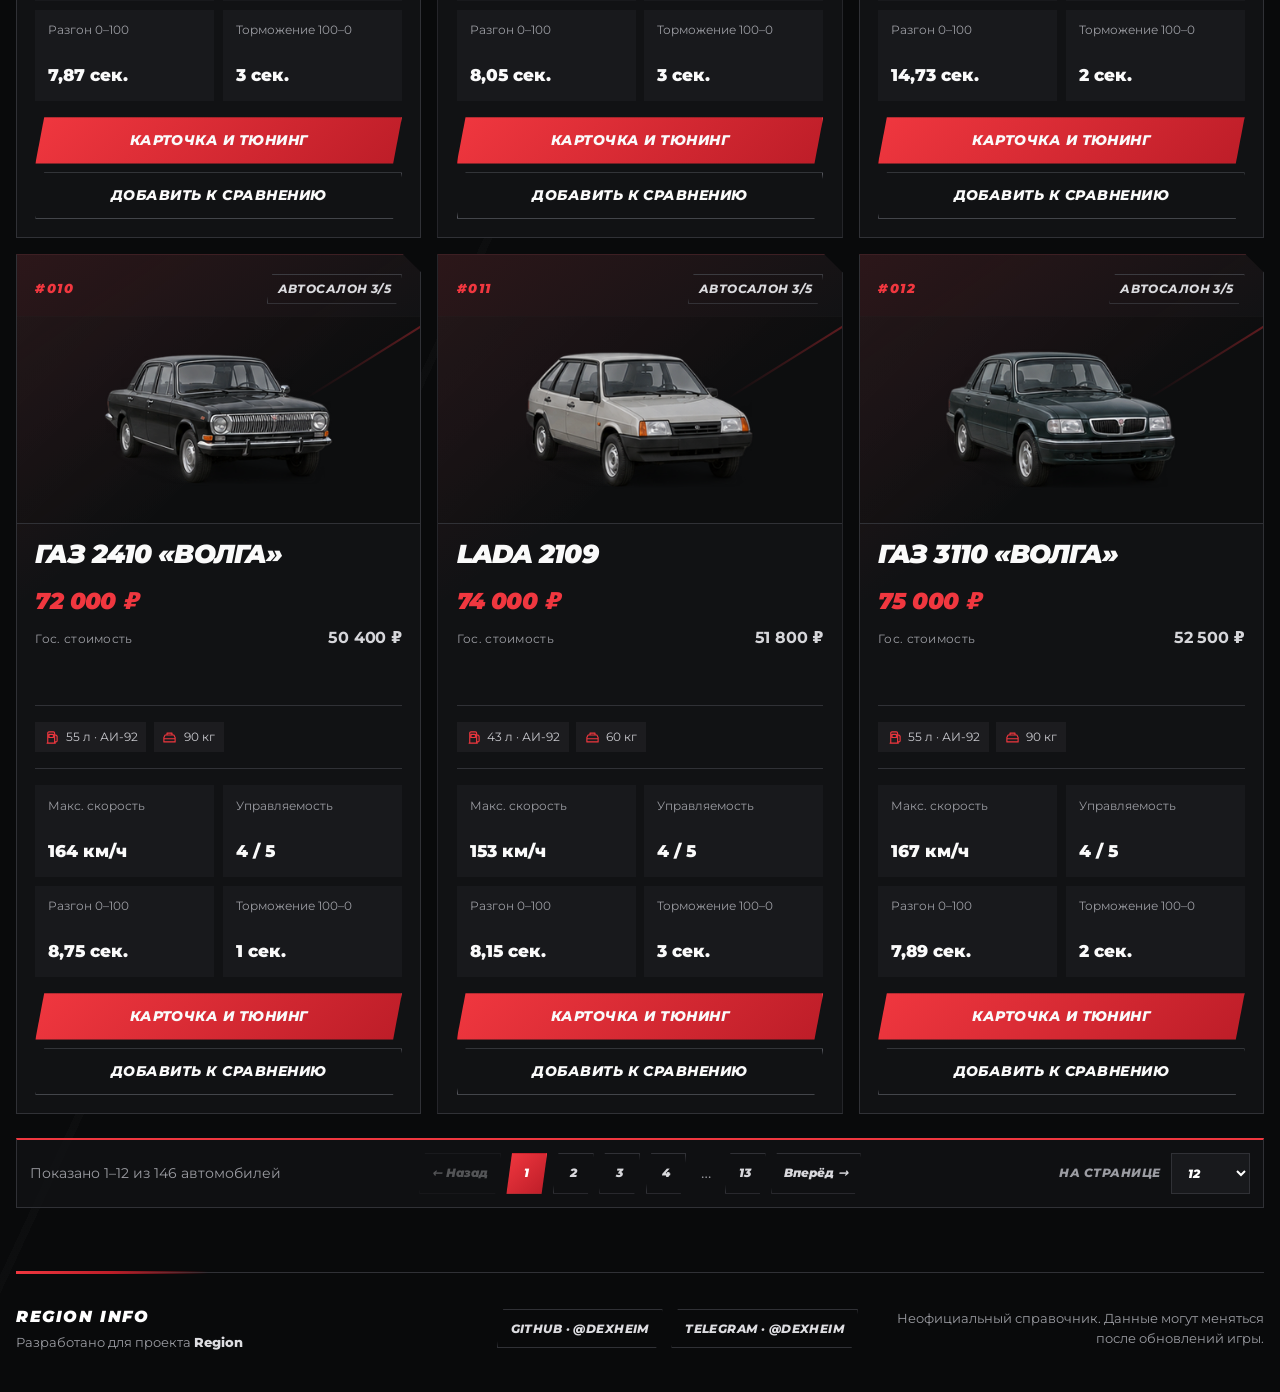
==== commit cf2146a1: "Restore Region Info styling and rebuild vehicle catalog" ====
--- a/cars.html
+++ b/cars.html
@@ -7,7 +7,8 @@
   <meta name="theme-color" content="#09090a">
   <title>Region Info — справочник по игре Region</title>
   <link rel="icon" href="assets/img/region-info-icon.svg" type="image/svg+xml">
-  <link rel="stylesheet" href="assets/css/style.css?v=20261105-1">
+  <link rel="stylesheet" href="assets/css/fonts.css">
+  <link rel="stylesheet" href="assets/css/style.css?v=20261114-4">
 </head>
 <body>
   <a class="skip-link" href="#catalog">К каталогу</a>
@@ -21,7 +22,7 @@
       </span>
     </a>
     <div class="header-meta">
-      <a href="./#/vehicles">Новый каталог Wiki ↗</a>
+      <a href="./#/vehicles">Каталог транспорта ↗</a>
       <span class="live-dot" aria-hidden="true"></span>
       <span id="sourceLabel">Загрузка данных…</span>
     </div>
--- a/assets/css/fonts.css
+++ b/assets/css/fonts.css
@@ -0,0 +1,32 @@
+@font-face {
+  font-family: 'Montserrat';
+  font-style: italic;
+  font-weight: 700 900;
+  font-display: swap;
+  src: url(../fonts/montserrat-italic-cyrillic.woff2) format('woff2');
+  unicode-range: U+0301, U+0400-045F, U+0490-0491, U+04B0-04B1, U+2116;
+}
+@font-face {
+  font-family: 'Montserrat';
+  font-style: italic;
+  font-weight: 700 900;
+  font-display: swap;
+  src: url(../fonts/montserrat-italic-latin.woff2) format('woff2');
+  unicode-range: U+0000-00FF, U+0131, U+0152-0153, U+02BB-02BC, U+02C6, U+02DA, U+02DC, U+0304, U+0308, U+0329, U+2000-206F, U+20AC, U+2122, U+2191, U+2193, U+2212, U+2215, U+FEFF, U+FFFD;
+}
+@font-face {
+  font-family: 'Montserrat';
+  font-style: normal;
+  font-weight: 400 900;
+  font-display: swap;
+  src: url(../fonts/montserrat-normal-cyrillic.woff2) format('woff2');
+  unicode-range: U+0301, U+0400-045F, U+0490-0491, U+04B0-04B1, U+2116;
+}
+@font-face {
+  font-family: 'Montserrat';
+  font-style: normal;
+  font-weight: 400 900;
+  font-display: swap;
+  src: url(../fonts/montserrat-normal-latin.woff2) format('woff2');
+  unicode-range: U+0000-00FF, U+0131, U+0152-0153, U+02BB-02BC, U+02C6, U+02DA, U+02DC, U+0304, U+0308, U+0329, U+2000-206F, U+20AC, U+2122, U+2191, U+2193, U+2212, U+2215, U+FEFF, U+FFFD;
+}
--- a/assets/css/style.css
+++ b/assets/css/style.css
@@ -25,7 +25,7 @@
 }
 
 body {
-  min-width: 320px;
+  min-width: 0;
   margin: 0;
   overflow-x: hidden;
   background:
@@ -1535,7 +1535,7 @@
 
 @media (max-width: 1040px) {
   .catalog-head {
-    grid-template-columns: 1fr;
+    grid-template-columns: minmax(0, 1fr);
   }
 
   .catalog-summary {
@@ -1590,6 +1590,9 @@
 
   .site-header {
     min-height: 76px;
+    flex-wrap: wrap;
+    gap: .75rem;
+    padding-block: .85rem;
   }
 
   .brand strong {
@@ -1606,10 +1609,21 @@
   }
 
   .header-meta {
-    max-width: 8rem;
-    justify-content: flex-end;
-    font-size: .72rem;
-    text-align: right;
+    max-width: none;
+    flex-basis: 100%;
+    flex-wrap: wrap;
+    justify-content: space-between;
+    font-size: .55rem;
+    letter-spacing: .06em;
+    text-align: left;
+  }
+
+  .header-meta a {
+    color: var(--muted);
+  }
+
+  .header-meta .live-dot {
+    display: none;
   }
 
   .catalog-head {
@@ -1617,7 +1631,7 @@
   }
 
   h1 {
-    font-size: clamp(2.65rem, 15vw, 4.25rem);
+    font-size: clamp(2rem, 10.5vw, 4.25rem);
   }
 
   .catalog-summary {
@@ -1633,9 +1647,22 @@
     border-left: 0;
   }
 
+  .catalog-summary div {
+    min-width: 0;
+    padding: .8rem .65rem;
+  }
+
+  .catalog-summary dd {
+    font-size: clamp(.68rem, 3.4vw, 1rem);
+  }
+
   .catalog-tools {
     position: static;
-    grid-template-columns: 1fr;
+    grid-template-columns: minmax(0, 1fr);
+  }
+
+  .catalog-tools > * {
+    min-width: 0;
   }
 
   .sort-field {
@@ -1674,7 +1701,7 @@
   }
 
   .catalog-navigation {
-    grid-template-columns: 1fr;
+    grid-template-columns: minmax(0, 1fr);
   }
 
   .result-count,
@@ -1690,10 +1717,12 @@
   .pagination {
     grid-column: auto;
     grid-row: auto;
+    min-width: 0;
     justify-content: space-between;
   }
 
   .pagination__pages {
+    min-width: 0;
     overflow-x: auto;
     scrollbar-width: none;
   }
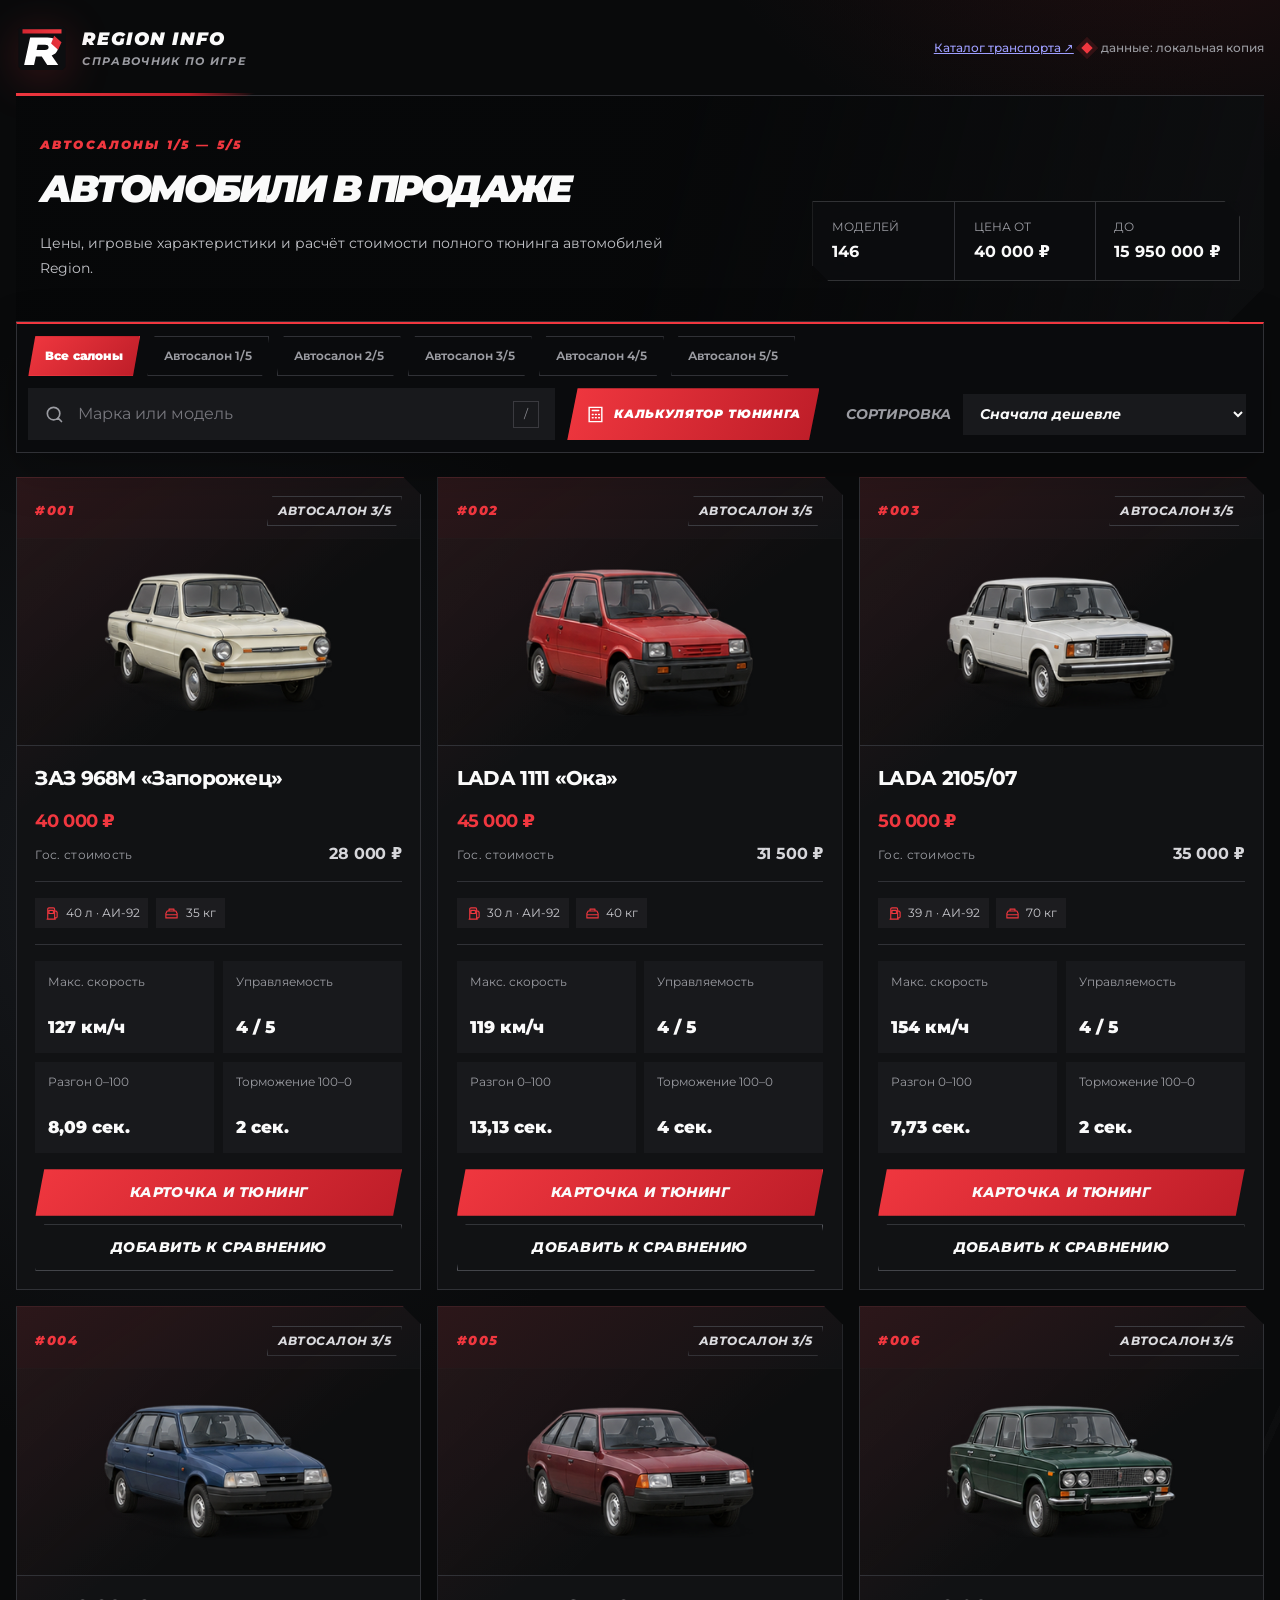
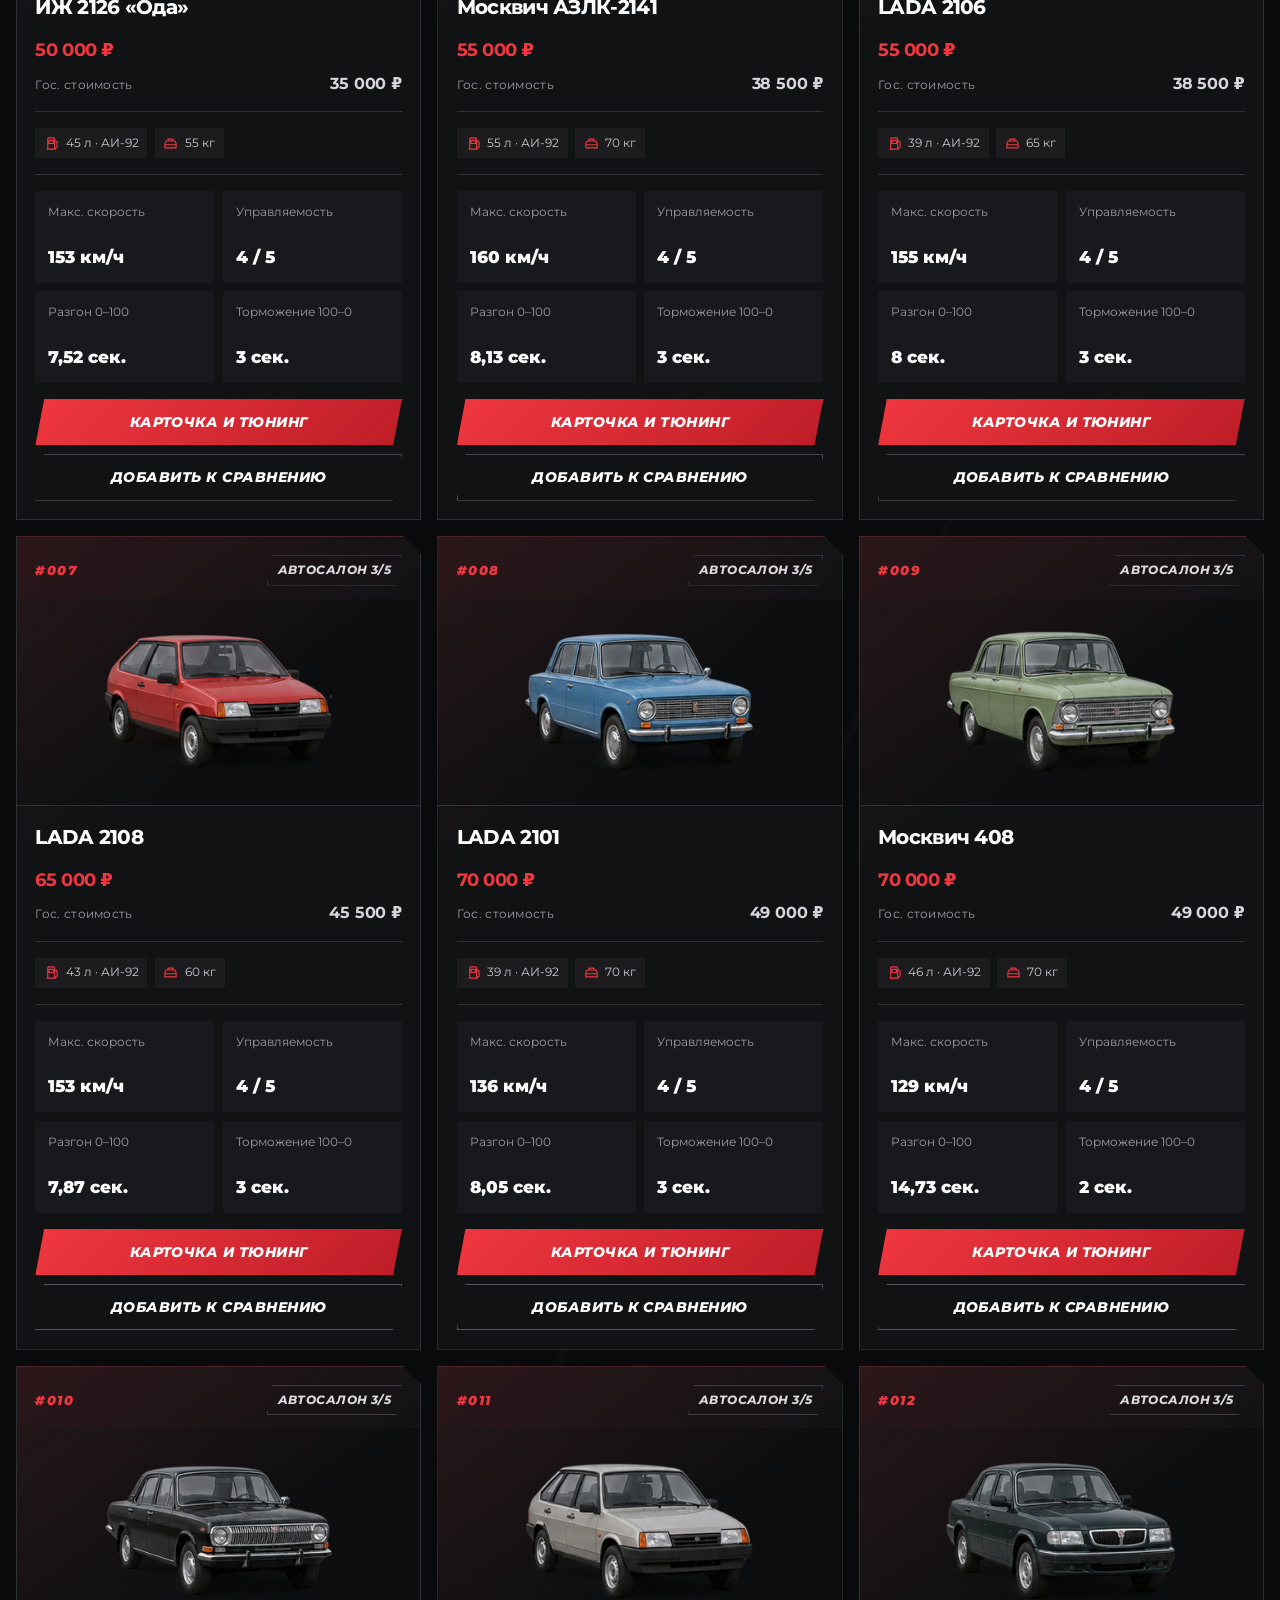
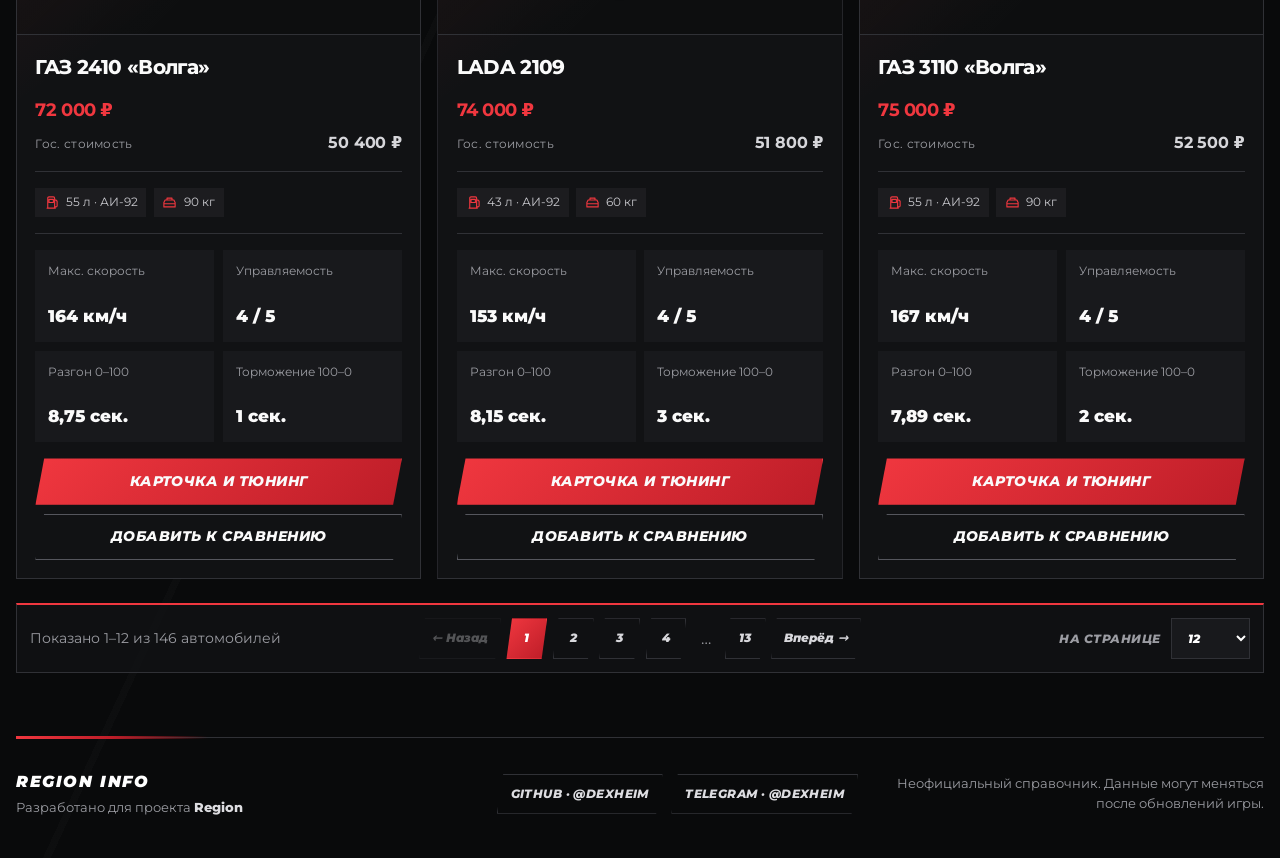
==== commit 20e2f8e2: "Rework responsive wiki interface and vehicle pricing overview" ====
--- a/cars.html
+++ b/cars.html
@@ -8,7 +8,7 @@
   <title>Region Info — справочник по игре Region</title>
   <link rel="icon" href="assets/img/region-info-icon.svg" type="image/svg+xml">
   <link rel="stylesheet" href="assets/css/fonts.css">
-  <link rel="stylesheet" href="assets/css/style.css?v=20261114-4">
+  <link rel="stylesheet" href="assets/css/style.css?v=20261114-9">
 </head>
 <body>
   <a class="skip-link" href="#catalog">К каталогу</a>
--- a/assets/css/style.css
+++ b/assets/css/style.css
@@ -153,10 +153,12 @@
   gap: .6rem;
   align-items: center;
   color: var(--muted);
-  font-size: .78rem;
-  font-weight: 800;
-  letter-spacing: .14em;
-  text-transform: uppercase;
+  max-width: 55%;
+  flex-wrap: wrap;
+  justify-content: flex-end;
+  font-size: .75rem;
+  font-weight: 500;
+  letter-spacing: 0;
 }
 
 .live-dot {
@@ -173,8 +175,7 @@
   grid-template-columns: minmax(0, 1fr) auto;
   gap: 2rem;
   align-items: end;
-  min-height: clamp(24rem, 46vw, 36rem);
-  padding: clamp(4rem, 8vw, 7rem) clamp(1rem, 3vw, 3rem) 3rem;
+  padding: 2.5rem 1.5rem;
   overflow: hidden;
   border-bottom: 1px solid var(--line);
   background:
@@ -183,19 +184,7 @@
   clip-path: polygon(0 0, 100% 0, 100% calc(100% - 2.2rem), calc(100% - 2.2rem) 100%, 0 100%);
 }
 
-.catalog-head::after {
-  content: "";
-  position: absolute;
-  top: 0;
-  right: 8%;
-  width: clamp(12rem, 27vw, 26rem);
-  height: 100%;
-  background:
-    linear-gradient(165deg, transparent 0 35%, rgba(240, 55, 63, .72) 35.2% 36.1%, transparent 36.3%),
-    linear-gradient(105deg, transparent 0 60%, rgba(255, 255, 255, .06) 60% 60.8%, transparent 61%);
-  pointer-events: none;
-  transform: skewX(-12deg);
-}
+
 
 .eyebrow {
   margin: 0 0 .8rem;
@@ -214,14 +203,14 @@
 }
 
 h1 {
-  max-width: 13ch;
+  max-width: 24ch;
   position: relative;
   z-index: 1;
   margin-bottom: 1.25rem;
-  font-size: clamp(2.8rem, 6.4vw, 6.15rem);
+  font-size: clamp(1.8rem, 3vw, 2.5rem);
   font-style: italic;
   font-weight: 950;
-  line-height: .88;
+  line-height: 1.15;
   letter-spacing: -.065em;
   text-transform: uppercase;
 }
@@ -232,9 +221,8 @@
   position: relative;
   z-index: 1;
   color: #c2c3c8;
-  font-size: clamp(1rem, 2vw, 1.15rem);
-  font-style: italic;
-  letter-spacing: .04em;
+  font-size: .875rem;
+  line-height: 1.8;
 }
 
 .catalog-summary {
@@ -269,8 +257,7 @@
 .catalog-summary dd {
   margin: 0;
   font-size: 1rem;
-  font-style: italic;
-  font-weight: 900;
+  font-weight: 700;
   white-space: nowrap;
 }
 
@@ -308,11 +295,8 @@
   border: 1px solid var(--line);
   background: transparent;
   color: var(--muted);
-  font-size: .86rem;
-  font-style: italic;
-  font-weight: 750;
-  letter-spacing: .035em;
-  text-transform: uppercase;
+  font-size: .75rem;
+  font-weight: 650;
   white-space: nowrap;
   cursor: pointer;
   clip-path: polygon(.45rem 0, 100% 0, calc(100% - .45rem) 100%, 0 100%);
@@ -467,7 +451,6 @@
 .car-card {
   position: relative;
   display: flex;
-  min-height: 40rem;
   flex-direction: column;
   padding: 1.15rem;
   overflow: hidden;
@@ -480,17 +463,7 @@
   transition: border-color .2s ease, transform .2s ease, box-shadow .2s ease;
 }
 
-.car-card::after {
-  content: "";
-  position: absolute;
-  top: 5.7rem;
-  right: -4rem;
-  width: 12rem;
-  height: 2px;
-  background: linear-gradient(90deg, transparent, rgba(240, 55, 63, .72));
-  pointer-events: none;
-  transform: rotate(-32deg);
-}
+
 
 .car-card:hover {
   border-color: #6a3a3e;
@@ -617,7 +590,7 @@
 }
 
 .car-card__title {
-  min-height: 9.25rem;
+  min-height: 0;
   flex-direction: column;
   justify-content: flex-start;
 }
@@ -625,19 +598,16 @@
 .car-card h2 {
   max-width: 20ch;
   margin-bottom: 0;
-  font-size: clamp(1.25rem, 2vw, 1.65rem);
-  font-style: italic;
-  font-weight: 900;
-  line-height: 1.05;
+  font-size: 1.25rem;
+  font-weight: 750;
+  line-height: 1.4;
   letter-spacing: -.035em;
-  text-transform: uppercase;
 }
 
 .price {
   color: var(--accent);
-  font-size: 1.45rem;
-  font-style: italic;
-  font-weight: 900;
+  font-size: 1.125rem;
+  font-weight: 700;
   letter-spacing: -.025em;
 }
 
@@ -1613,8 +1583,8 @@
     flex-basis: 100%;
     flex-wrap: wrap;
     justify-content: space-between;
-    font-size: .55rem;
-    letter-spacing: .06em;
+    font-size: .6875rem;
+    letter-spacing: 0;
     text-align: left;
   }
 
@@ -1626,12 +1596,10 @@
     display: none;
   }
 
-  .catalog-head {
-    padding-top: 3.2rem;
-  }
+  .catalog-head { padding: 1.5rem 1rem; }
 
   h1 {
-    font-size: clamp(2rem, 10.5vw, 4.25rem);
+    font-size: clamp(1.8rem, 7vw, 2.5rem);
   }
 
   .catalog-summary {
@@ -1679,13 +1647,7 @@
     grid-template-columns: 1fr;
   }
 
-  .car-card {
-    min-height: 39rem;
-  }
-
-  .car-card__title {
-    min-height: 8.75rem;
-  }
+  .car-card__title { min-height: 0; }
 
   .site-footer {
     grid-template-columns: 1fr;
